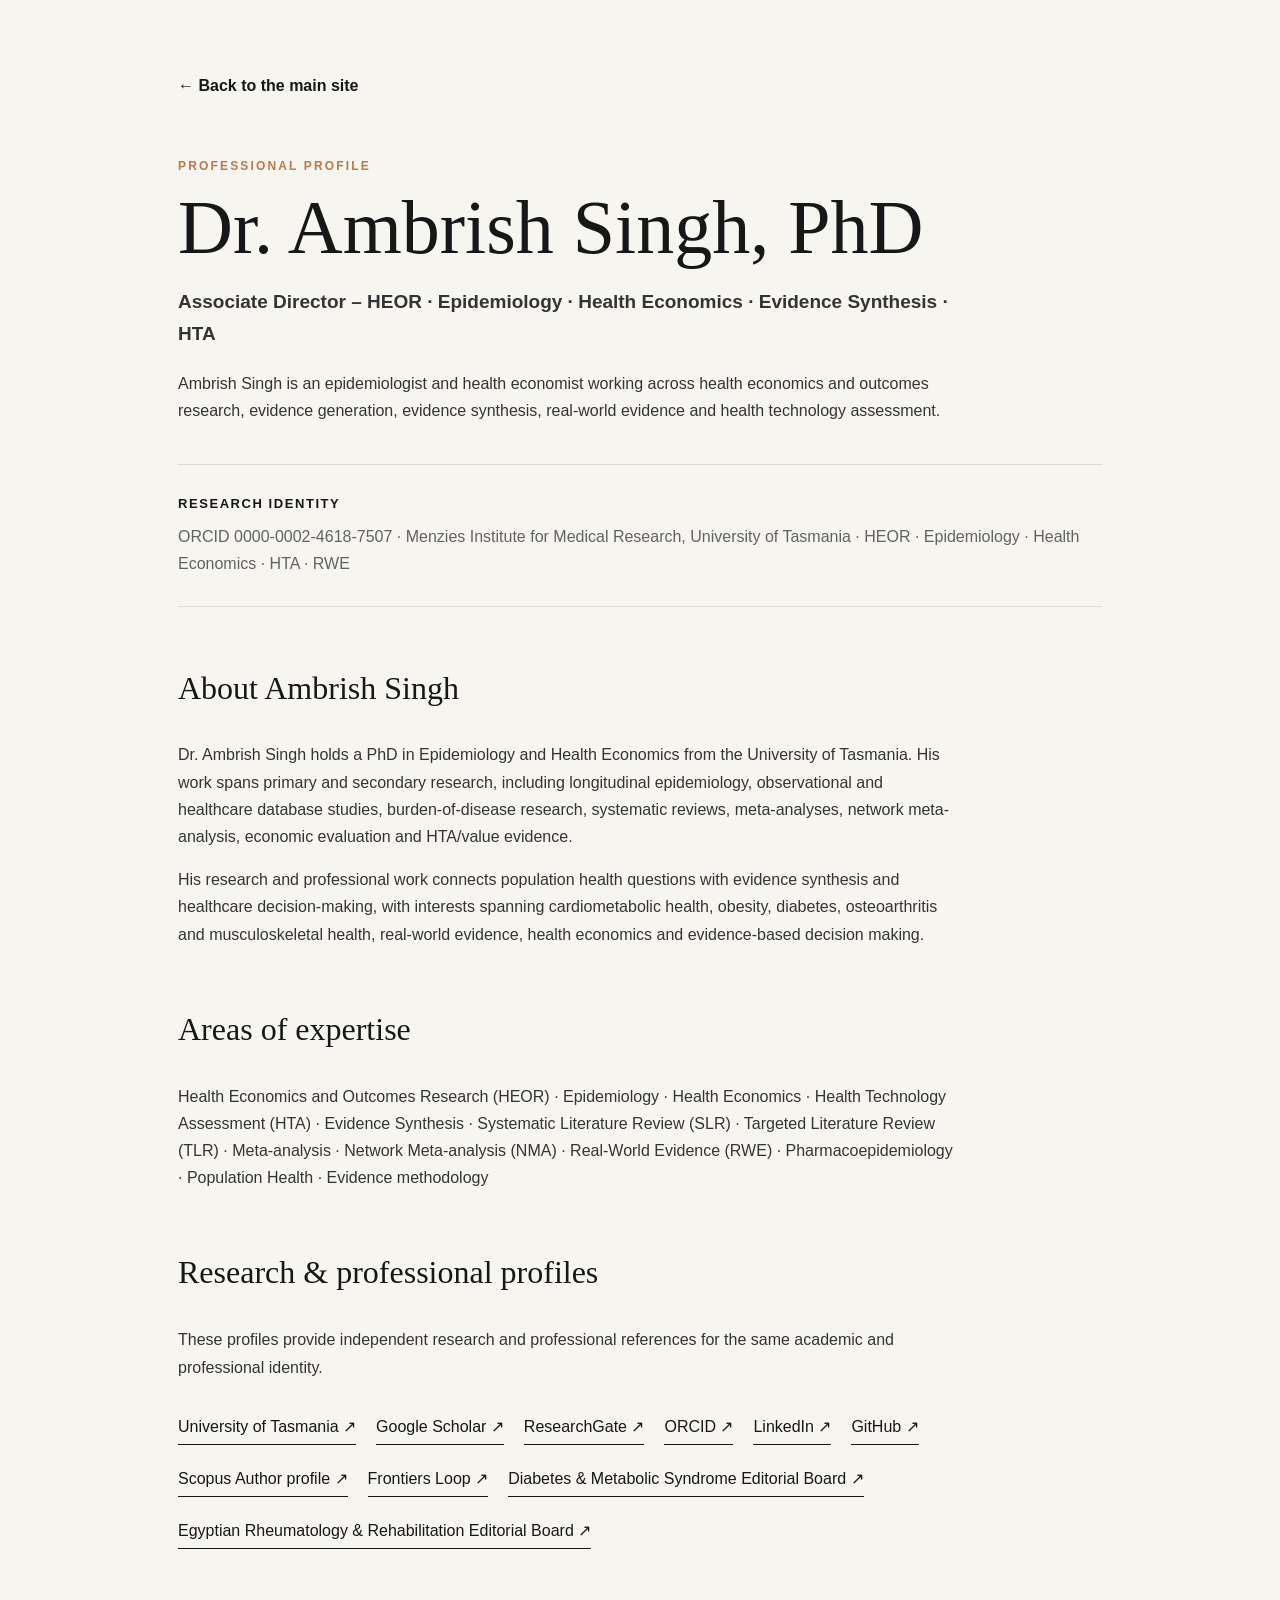
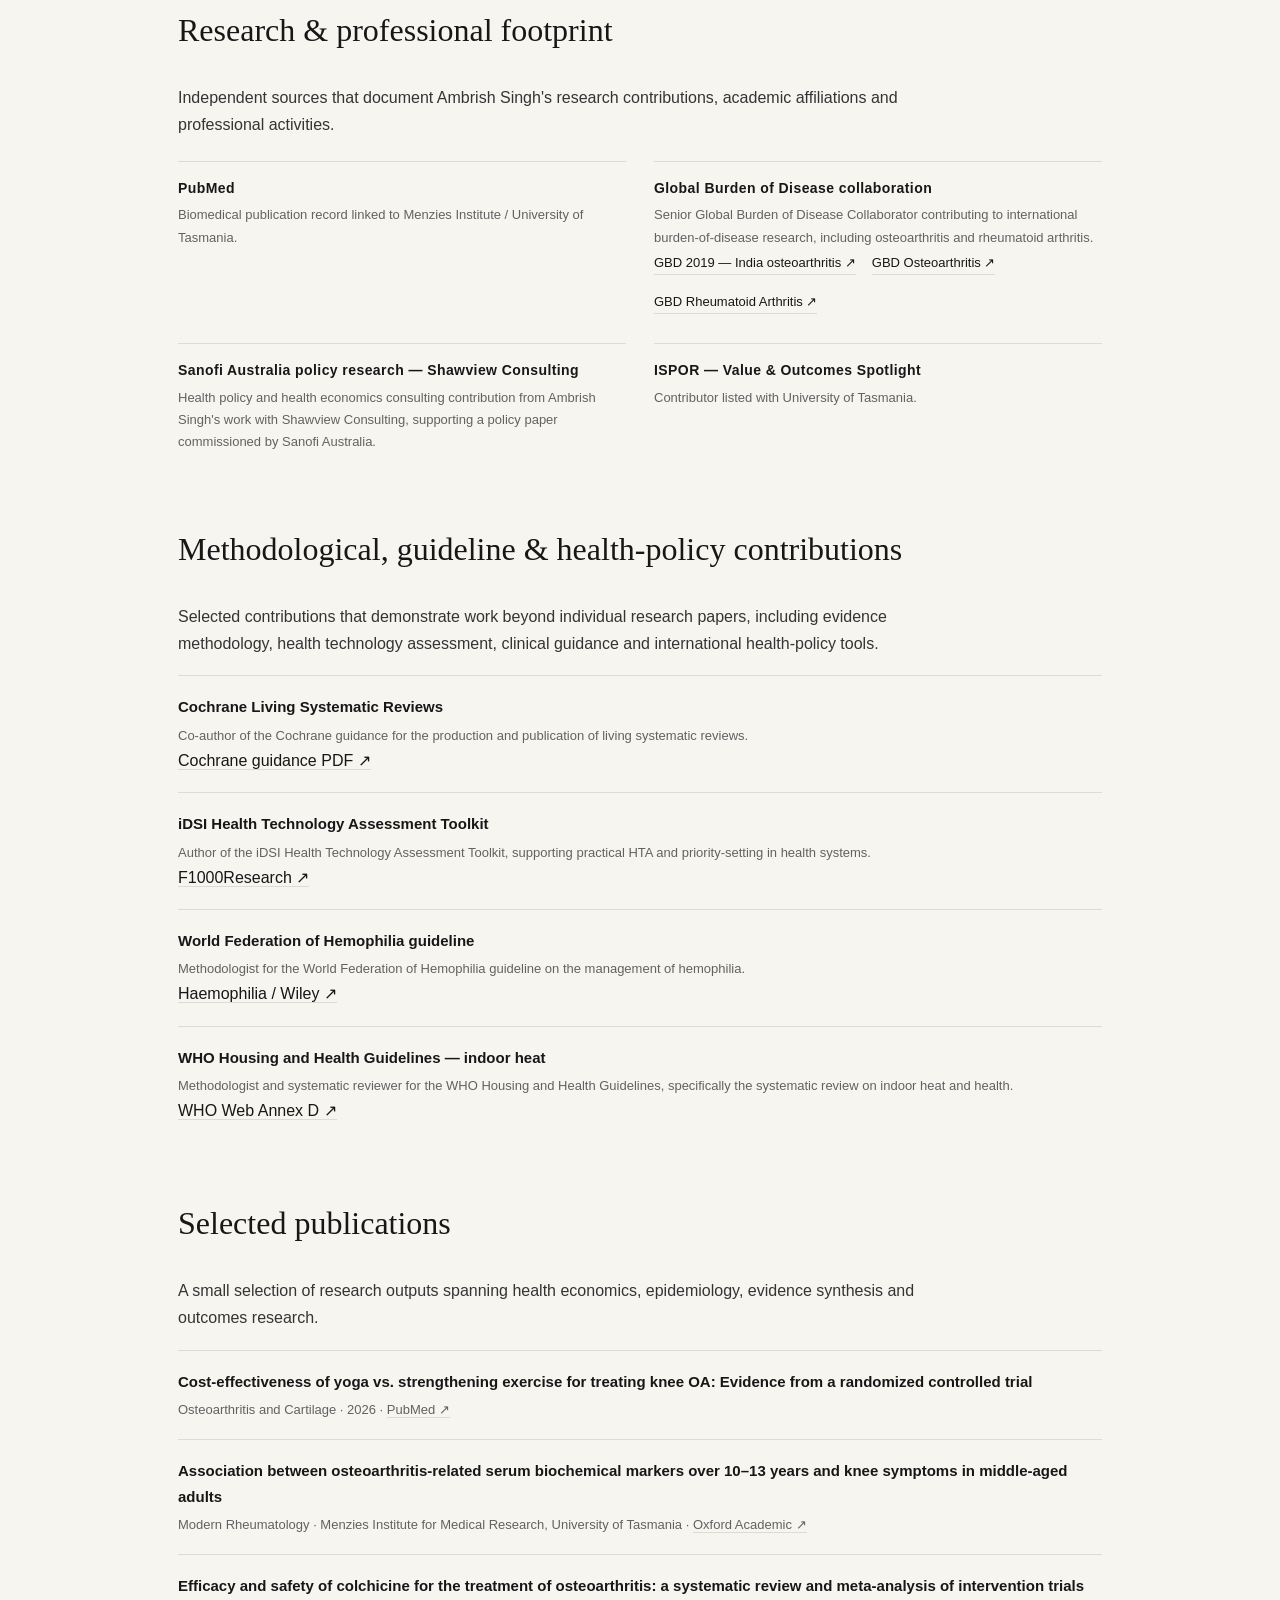
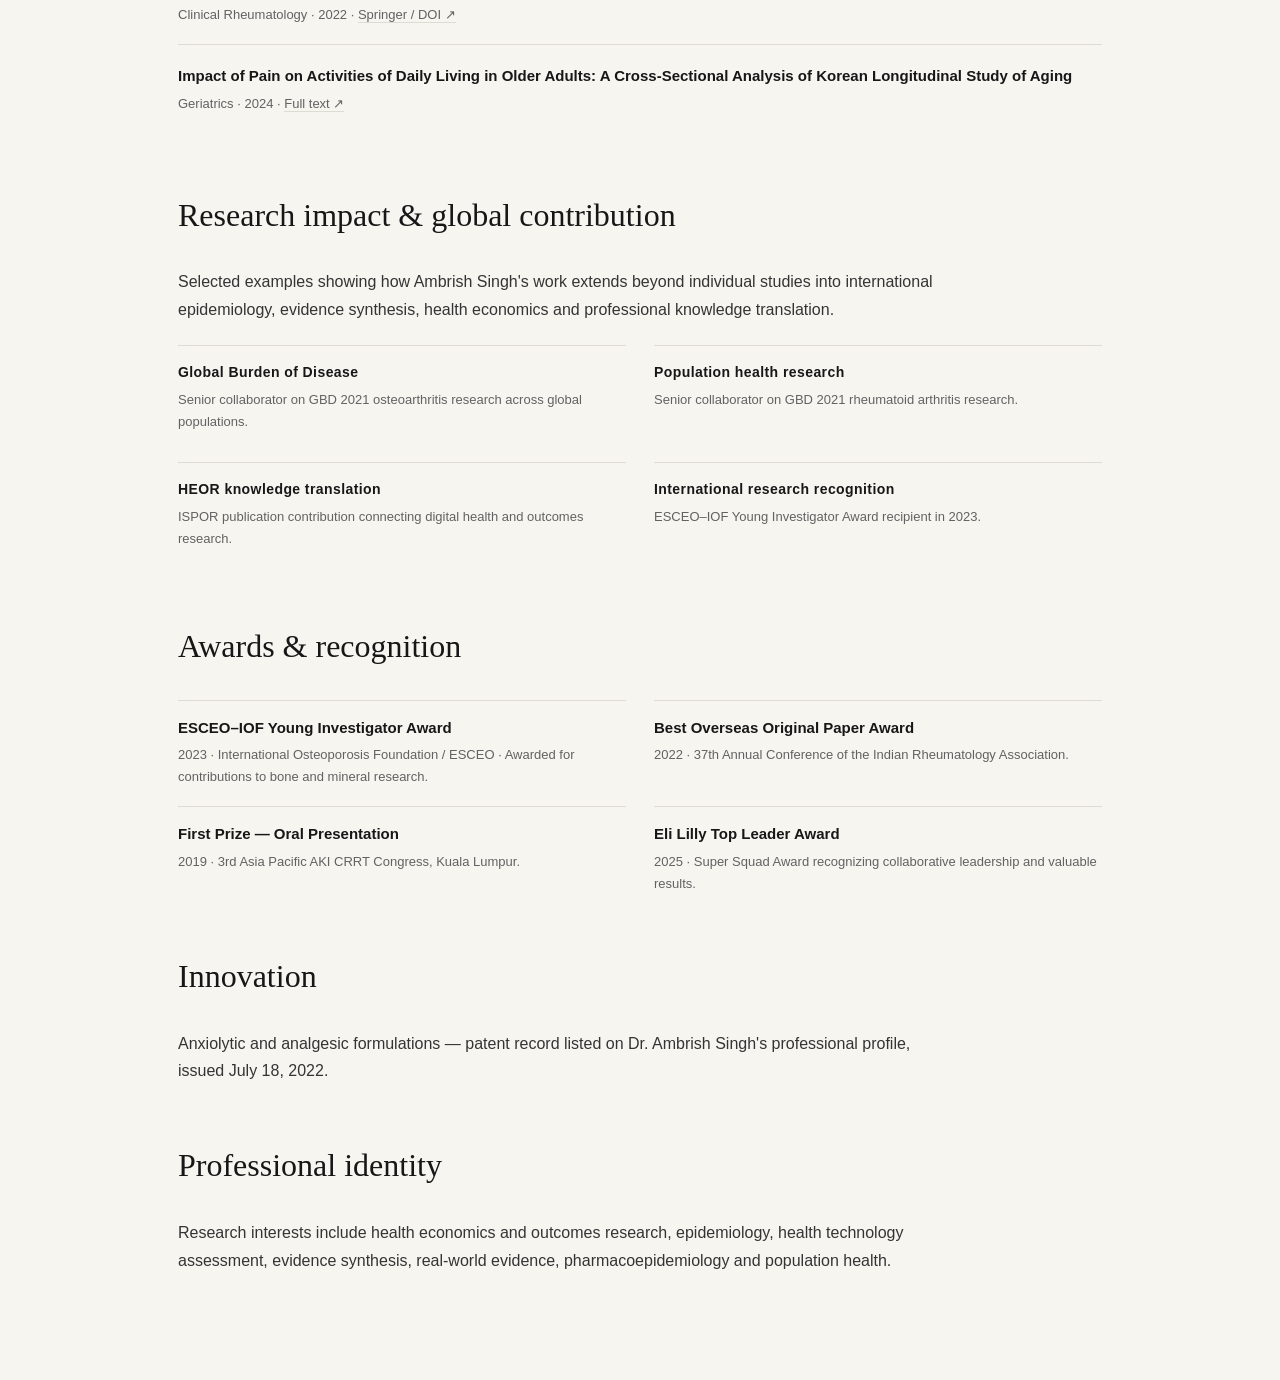
==== profile.html @ ab489b8d "Add Sanofi policy research to professional footprint" ====
<!DOCTYPE html>
<html lang="en">
<head>
<meta charset="utf-8">
<meta name="viewport" content="width=device-width, initial-scale=1.0">
<title>Dr. Ambrish Singh, PhD | HEOR · Epidemiology · Health Economics · HTA</title>
<meta name="description" content="Dr. Ambrish Singh, PhD — epidemiologist, health economist and HEOR scientist specializing in evidence synthesis, real-world evidence, health technology assessment, methodological research and value evidence.">
<meta name="author" content="Ambrish Singh">
<link rel="canonical" href="https://drambrishphd.github.io/profile.html">
<meta property="og:type" content="profile">
<meta property="og:title" content="Dr. Ambrish Singh, PhD | HEOR · Epidemiology · Health Economics · HTA">
<meta property="og:description" content="Professional profile of Dr. Ambrish Singh, PhD — epidemiology, health economics, HEOR, evidence synthesis, RWE, HTA and methodological contributions.">
<meta property="og:url" content="https://drambrishphd.github.io/profile.html">
<meta property="og:image" content="https://avatars.githubusercontent.com/u/172473538?v=4">
<script type="application/ld+json">
{
  "@context":"https://schema.org",
  "@type":"ProfilePage",
  "@id":"https://drambrishphd.github.io/profile.html#profile",
  "url":"https://drambrishphd.github.io/profile.html",
  "dateModified":"2026-08-14",
  "mainEntity":{
    "@type":"Person",
    "@id":"https://drambrishphd.github.io/profile.html#person",
    "name":"Ambrish Singh",
    "alternateName":["Dr. Ambrish Singh","Dr Ambrish Singh","Ambrish Singh, PhD","Ambrish Singh HEOR"],
    "honorificPrefix":"Dr.",
    "honorificSuffix":"PhD",
    "url":"https://drambrishphd.github.io/",
    "image":"https://avatars.githubusercontent.com/u/172473538?v=4",
    "jobTitle":"Associate Director – HEOR (Evidence Synthesis & Evidence Generation)",
    "description":"Epidemiologist and health economist working across health economics and outcomes research, evidence synthesis, real-world evidence, health technology assessment and methodological research.",
    "identifier":[{"@type":"PropertyValue","propertyID":"ORCID","value":"0000-0002-4618-7507","url":"https://orcid.org/0000-0002-4618-7507"},{"@type":"PropertyValue","propertyID":"Scopus Author ID","value":"57214875932","url":"https://www.scopus.com/pages/authors/57214875932"}],
    "sameAs":["https://orcid.org/0000-0002-4618-7507","https://discover.utas.edu.au/Ambrish.Singh","https://scholar.google.com/citations?user=s-DOTWcAAAAJ&hl=en","https://www.researchgate.net/profile/Ambrish-Singh-3?ev=hdr_xprf","https://www.scopus.com/pages/authors/57214875932","https://www.linkedin.com/in/heandor/","https://github.com/DrAmbrishPhD","https://loop.frontiersin.org/people/1368064/overview"],
    "knowsAbout":["Health economics and outcomes research","Epidemiology","Health economics","Health technology assessment","Evidence synthesis","Systematic reviews","Meta-analysis","Network meta-analysis","Real-world evidence","Pharmacoepidemiology","Population health","Methodological research","Guideline methodology"]
  }
}
</script>
<style>
:root{--ink:#171717;--muted:#626262;--line:#dedbd4;--paper:#f7f5f0;--accent:#b9784d}*{box-sizing:border-box}body{margin:0;background:var(--paper);color:var(--ink);font-family:Arial,sans-serif;line-height:1.7}main{max-width:980px;margin:0 auto;padding:72px 28px 90px}a{color:inherit}.eyebrow{font-size:12px;letter-spacing:.18em;font-weight:700;color:var(--accent)}h1{font-family:Georgia,serif;font-size:clamp(42px,7vw,76px);line-height:1.02;font-weight:500;margin:10px 0 20px}h2{font-family:Georgia,serif;font-size:32px;font-weight:500;margin-top:54px}h3{font-family:Georgia,serif;font-size:22px;font-weight:500;margin:28px 0 10px}p{max-width:780px;color:#343434}.role{font-size:19px;font-weight:600}.links{display:flex;gap:20px;flex-wrap:wrap;margin-top:32px}.links a{padding-bottom:4px;border-bottom:1px solid var(--ink);text-decoration:none}.back{display:inline-block;margin-bottom:45px;text-decoration:none;font-weight:600}.identity{border-top:1px solid var(--line);border-bottom:1px solid var(--line);padding:28px 0;margin-top:40px}.identity strong{display:block;font-size:13px;letter-spacing:.12em;text-transform:uppercase;margin-bottom:8px}.identity span{color:var(--muted)}.profile-note{font-size:14px;color:var(--muted);margin-top:18px}.impact-list{display:grid;grid-template-columns:1fr 1fr;gap:14px 28px;margin-top:22px}.impact-list a{display:block;text-decoration:none;padding:15px 0;border-top:1px solid var(--line)}.impact-list a strong{display:block;font-size:14px;letter-spacing:.03em}.impact-list a span{display:block;color:var(--muted);font-size:13px;margin-top:4px}.impact-item{padding:15px 0;border-top:1px solid var(--line)}.impact-item strong{display:block;font-size:14px;letter-spacing:.03em}.impact-item>span{display:block;color:var(--muted);font-size:13px;margin-top:4px}.impact-item .impact-links{display:flex;gap:16px;flex-wrap:wrap;margin-top:3px}.impact-item .impact-links a{display:inline;padding:0;border-top:0;text-decoration:none;border-bottom:1px solid var(--line);font-size:13px}.pub-list{display:grid;gap:0;margin-top:18px}.pub-item{padding:18px 0;border-top:1px solid var(--line)}.pub-item strong{display:block;font-size:15px}.pub-item span{display:block;color:var(--muted);font-size:13px;margin-top:5px}.pub-item a{text-decoration:none;border-bottom:1px solid var(--line)}.award-list{display:grid;grid-template-columns:1fr 1fr;gap:18px 28px;margin-top:18px}.award{border-top:1px solid var(--line);padding-top:14px}.award strong{display:block;font-size:15px}.award span{display:block;color:var(--muted);font-size:13px;margin-top:4px}.contrib-list{display:grid;gap:0;margin-top:18px}.contrib{border-top:1px solid var(--line);padding:18px 0}.contrib strong{display:block;font-size:15px}.contrib span{display:block;color:var(--muted);font-size:13px;margin-top:5px}.contrib a{text-decoration:none;border-bottom:1px solid var(--line)}@media(max-width:700px){.impact-list,.award-list{grid-template-columns:1fr}.impact-item .impact-links{gap:12px}}
</style>
</head>
<body>
<main>
<a class="back" href="/">← Back to the main site</a>
<p class="eyebrow">PROFESSIONAL PROFILE</p>
<h1>Dr. Ambrish Singh, PhD</h1>
<p class="role">Associate Director – HEOR · Epidemiology · Health Economics · Evidence Synthesis · HTA</p>
<p>Ambrish Singh is an epidemiologist and health economist working across health economics and outcomes research, evidence generation, evidence synthesis, real-world evidence and health technology assessment.</p>
<div class="identity"><strong>Research identity</strong><span>ORCID 0000-0002-4618-7507 · Menzies Institute for Medical Research, University of Tasmania · HEOR · Epidemiology · Health Economics · HTA · RWE</span></div>
<h2>About Ambrish Singh</h2>
<p>Dr. Ambrish Singh holds a PhD in Epidemiology and Health Economics from the University of Tasmania. His work spans primary and secondary research, including longitudinal epidemiology, observational and healthcare database studies, burden-of-disease research, systematic reviews, meta-analyses, network meta-analysis, economic evaluation and HTA/value evidence.</p>
<p>His research and professional work connects population health questions with evidence synthesis and healthcare decision-making, with interests spanning cardiometabolic health, obesity, diabetes, osteoarthritis and musculoskeletal health, real-world evidence, health economics and evidence-based decision making.</p>
<h2>Areas of expertise</h2>
<p>Health Economics and Outcomes Research (HEOR) · Epidemiology · Health Economics · Health Technology Assessment (HTA) · Evidence Synthesis · Systematic Literature Review (SLR) · Targeted Literature Review (TLR) · Meta-analysis · Network Meta-analysis (NMA) · Real-World Evidence (RWE) · Pharmacoepidemiology · Population Health · Evidence methodology</p>
<h2>Research &amp; professional profiles</h2>
<p>These profiles provide independent research and professional references for the same academic and professional identity.</p>
<div class="links">
<a href="https://discover.utas.edu.au/Ambrish.Singh" target="_blank" rel="me noopener">University of Tasmania ↗</a>
<a href="https://scholar.google.com/citations?user=s-DOTWcAAAAJ&amp;hl=en" target="_blank" rel="me noopener">Google Scholar ↗</a>
<a href="https://www.researchgate.net/profile/Ambrish-Singh-3?ev=hdr_xprf" target="_blank" rel="me noopener">ResearchGate ↗</a>
<a href="https://orcid.org/0000-0002-4618-7507" target="_blank" rel="me noopener">ORCID ↗</a>
<a href="https://www.linkedin.com/in/heandor/" target="_blank" rel="me noopener">LinkedIn ↗</a>
<a href="https://github.com/DrAmbrishPhD" target="_blank" rel="me noopener">GitHub ↗</a>
<a href="https://www.scopus.com/pages/authors/57214875932" target="_blank" rel="noopener">Scopus Author profile ↗</a>
<a href="https://loop.frontiersin.org/people/1368064/overview" target="_blank" rel="noopener">Frontiers Loop ↗</a>
<a href="https://www.sciencedirect.com/journal/diabetes-and-metabolic-syndrome-clinical-research-and-reviews/about/editorial-board" target="_blank" rel="noopener">Diabetes &amp; Metabolic Syndrome Editorial Board ↗</a>
<a href="https://link.springer.com/journal/43166/editorial-board" target="_blank" rel="noopener">Egyptian Rheumatology &amp; Rehabilitation Editorial Board ↗</a>
</div>
<h2>Research &amp; professional footprint</h2>
<p>Independent sources that document Ambrish Singh's research contributions, academic affiliations and professional activities.</p>
<div class="impact-list">
<a href="https://pubmed.ncbi.nlm.nih.gov/?term=%22Ambrish+Singh%22+%22Menzies+Institute%22" target="_blank" rel="noopener"><strong>PubMed</strong><span>Biomedical publication record linked to Menzies Institute / University of Tasmania.</span></a>
<div class="impact-item"><strong>Global Burden of Disease collaboration</strong><span>Senior Global Burden of Disease Collaborator contributing to international burden-of-disease research, including osteoarthritis and rheumatoid arthritis.</span><div class="impact-links"><a href="https://doi.org/10.1016/j.joca.2022.05.004" target="_blank" rel="noopener">GBD 2019 — India osteoarthritis ↗</a><a href="https://pmc.ncbi.nlm.nih.gov/articles/PMC10477960/" target="_blank" rel="noopener">GBD Osteoarthritis ↗</a><a href="https://pubmed.ncbi.nlm.nih.gov/37795020/" target="_blank" rel="noopener">GBD Rheumatoid Arthritis ↗</a></div></div>
<a href="https://www.shawview.com/_files/ugd/8a9719_c61751a436ac49638ceed8b75cbf62af.pdf" target="_blank" rel="noopener"><strong>Sanofi Australia policy research — Shawview Consulting</strong><span>Health policy and health economics consulting contribution from Ambrish Singh's work with Shawview Consulting, supporting a policy paper commissioned by Sanofi Australia.</span></a>
<a href="https://www.ispor.org/publications/journals/value-outcomes-spotlight/vos-archives/issue/view/wearables-making-a-mark-in-digital-health/by-the-numbers-digital-health-wearables" target="_blank" rel="noopener"><strong>ISPOR — Value &amp; Outcomes Spotlight</strong><span>Contributor listed with University of Tasmania.</span></a>
</div>
<h2>Methodological, guideline &amp; health-policy contributions</h2>
<p>Selected contributions that demonstrate work beyond individual research papers, including evidence methodology, health technology assessment, clinical guidance and international health-policy tools.</p>
<div class="contrib-list">
<div class="contrib"><strong>Cochrane Living Systematic Reviews</strong><span>Co-author of the Cochrane guidance for the production and publication of living systematic reviews.</span> <a href="https://resources.cochrane.org/sites/resources.cochrane.org/files/uploads/inline-files/Transform/201912_LSR_Revised_Guidance.pdf" target="_blank" rel="noopener">Cochrane guidance PDF ↗</a></div>
<div class="contrib"><strong>iDSI Health Technology Assessment Toolkit</strong><span>Author of the iDSI Health Technology Assessment Toolkit, supporting practical HTA and priority-setting in health systems.</span> <a href="https://f1000research.com/documents/7-1545" target="_blank" rel="noopener">F1000Research ↗</a></div>
<div class="contrib"><strong>World Federation of Hemophilia guideline</strong><span>Methodologist for the World Federation of Hemophilia guideline on the management of hemophilia.</span> <a href="https://onlinelibrary.wiley.com/doi/10.1111/hae.14046" target="_blank" rel="noopener">Haemophilia / Wiley ↗</a></div>
<div class="contrib"><strong>WHO Housing and Health Guidelines — indoor heat</strong><span>Methodologist and systematic reviewer for the WHO Housing and Health Guidelines, specifically the systematic review on indoor heat and health.</span> <a href="https://iris.who.int/server/api/core/bitstreams/be014865-921a-482c-89e4-9191c7476e13/content" target="_blank" rel="noopener">WHO Web Annex D ↗</a></div>
</div>
<h2>Selected publications</h2>
<p>A small selection of research outputs spanning health economics, epidemiology, evidence synthesis and outcomes research.</p>
<div class="pub-list">
<div class="pub-item"><strong>Cost-effectiveness of yoga vs. strengthening exercise for treating knee OA: Evidence from a randomized controlled trial</strong><span>Osteoarthritis and Cartilage · 2026 · <a href="https://pubmed.ncbi.nlm.nih.gov/41887454/" target="_blank" rel="noopener">PubMed ↗</a></span></div>
<div class="pub-item"><strong>Association between osteoarthritis-related serum biochemical markers over 10–13 years and knee symptoms in middle-aged adults</strong><span>Modern Rheumatology · Menzies Institute for Medical Research, University of Tasmania · <a href="https://academic.oup.com/mr/article/35/3/585/7928430" target="_blank" rel="noopener">Oxford Academic ↗</a></span></div>
<div class="pub-item"><strong>Efficacy and safety of colchicine for the treatment of osteoarthritis: a systematic review and meta-analysis of intervention trials</strong><span>Clinical Rheumatology · 2022 · <a href="https://doi.org/10.1007/s10067-022-06402-w" target="_blank" rel="noopener">Springer / DOI ↗</a></span></div>
<div class="pub-item"><strong>Impact of Pain on Activities of Daily Living in Older Adults: A Cross-Sectional Analysis of Korean Longitudinal Study of Aging</strong><span>Geriatrics · 2024 · <a href="https://pmc.ncbi.nlm.nih.gov/articles/PMC11130898/" target="_blank" rel="noopener">Full text ↗</a></span></div>
</div>
<h2>Research impact &amp; global contribution</h2>
<p>Selected examples showing how Ambrish Singh's work extends beyond individual studies into international epidemiology, evidence synthesis, health economics and professional knowledge translation.</p>
<div class="impact-list">
<a href="https://pmc.ncbi.nlm.nih.gov/articles/PMC10477960/" target="_blank" rel="noopener"><strong>Global Burden of Disease</strong><span>Senior collaborator on GBD 2021 osteoarthritis research across global populations.</span></a>
<a href="https://pubmed.ncbi.nlm.nih.gov/37795020/" target="_blank" rel="noopener"><strong>Population health research</strong><span>Senior collaborator on GBD 2021 rheumatoid arthritis research.</span></a>
<a href="https://www.ispor.org/publications/journals/value-outcomes-spotlight/vos-archives/issue/view/wearables-making-a-mark-in-digital-health/by-the-numbers-digital-health-wearables" target="_blank" rel="noopener"><strong>HEOR knowledge translation</strong><span>ISPOR publication contribution connecting digital health and outcomes research.</span></a>
<a href="https://www.osteoporosis.foundation/news/esceo-iof-young-investigator-awards-presented-barcelona-20230507-1510" target="_blank" rel="noopener"><strong>International research recognition</strong><span>ESCEO–IOF Young Investigator Award recipient in 2023.</span></a>
</div>
<h2>Awards &amp; recognition</h2>
<div class="award-list">
<div class="award"><strong>ESCEO–IOF Young Investigator Award</strong><span>2023 · International Osteoporosis Foundation / ESCEO · Awarded for contributions to bone and mineral research.</span></div>
<div class="award"><strong>Best Overseas Original Paper Award</strong><span>2022 · 37th Annual Conference of the Indian Rheumatology Association.</span></div>
<div class="award"><strong>First Prize — Oral Presentation</strong><span>2019 · 3rd Asia Pacific AKI CRRT Congress, Kuala Lumpur.</span></div>
<div class="award"><strong>Eli Lilly Top Leader Award</strong><span>2025 · Super Squad Award recognizing collaborative leadership and valuable results.</span></div>
</div>
<h2>Innovation</h2>
<p>Anxiolytic and analgesic formulations — patent record listed on Dr. Ambrish Singh's professional profile, issued July 18, 2022.</p>
<h2>Professional identity</h2>
<p>Research interests include health economics and outcomes research, epidemiology, health technology assessment, evidence synthesis, real-world evidence, pharmacoepidemiology and population health.</p>
</main>
</body>
</html>
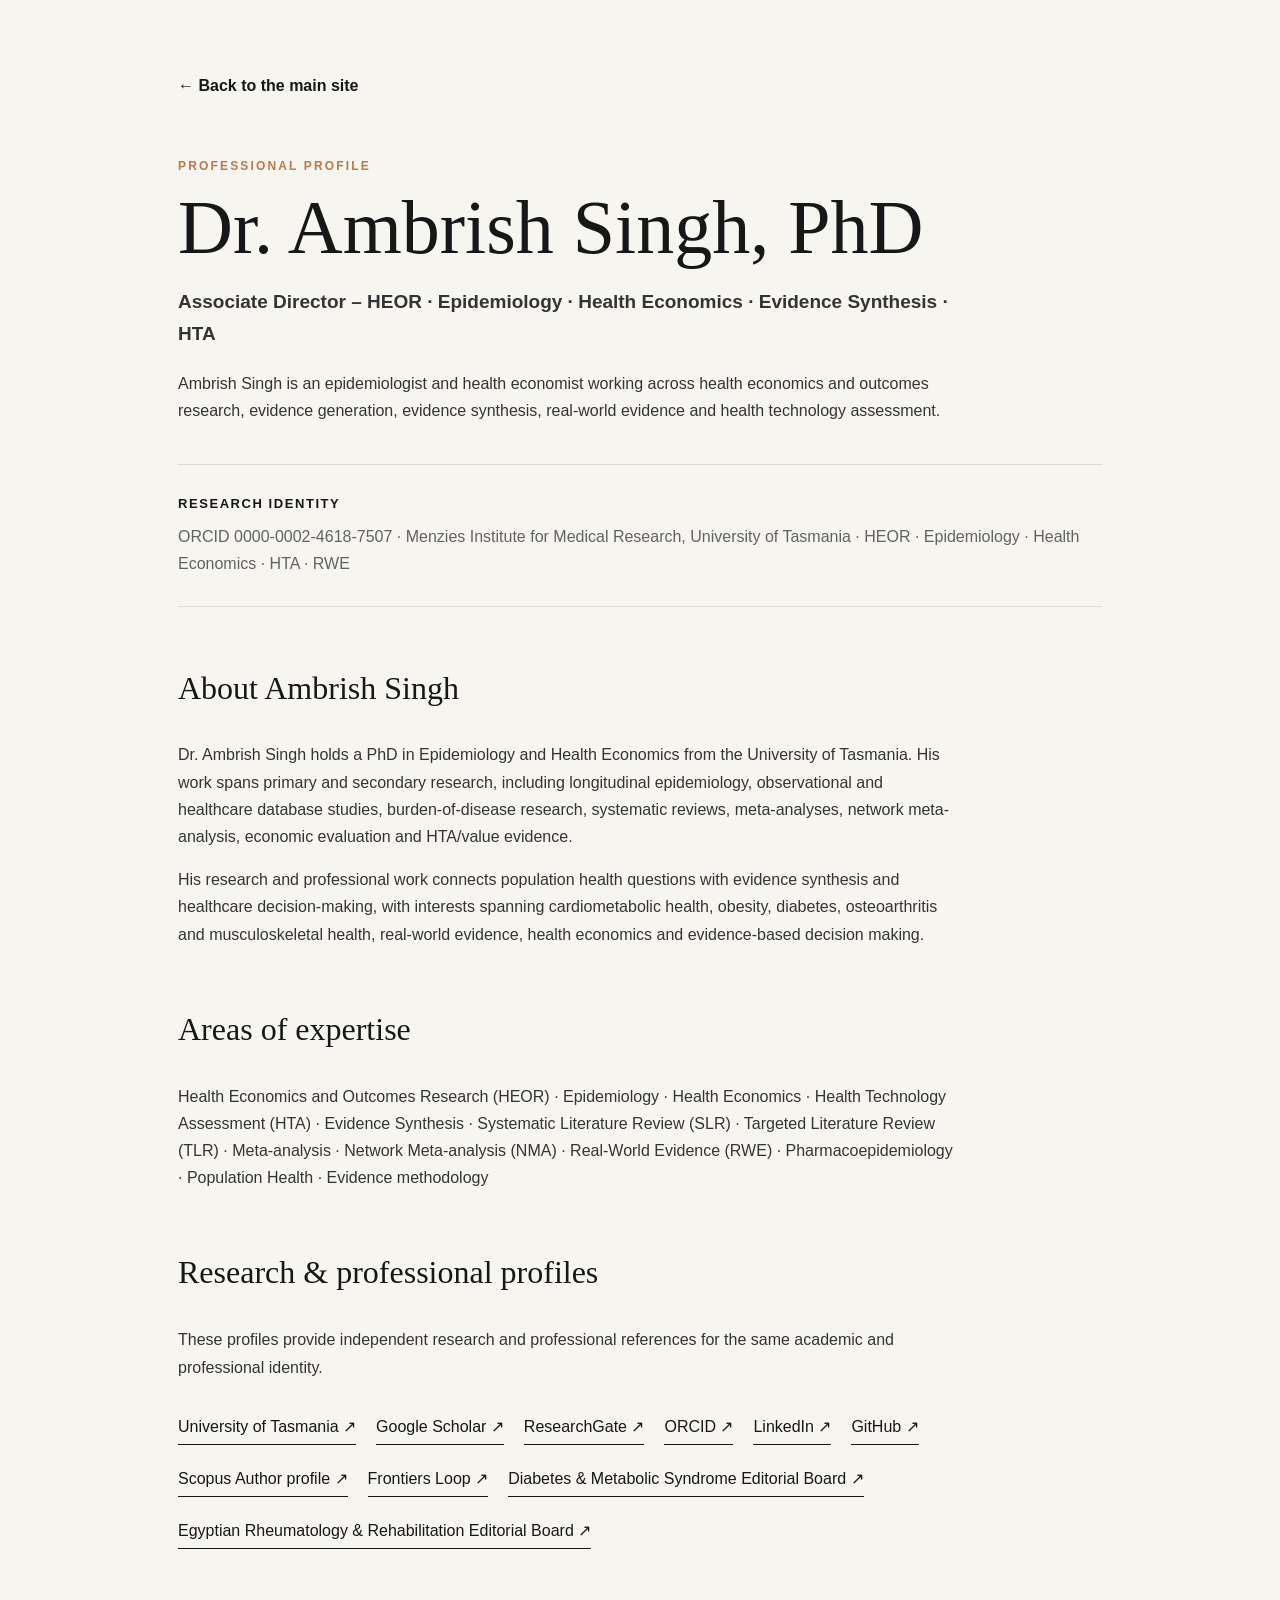
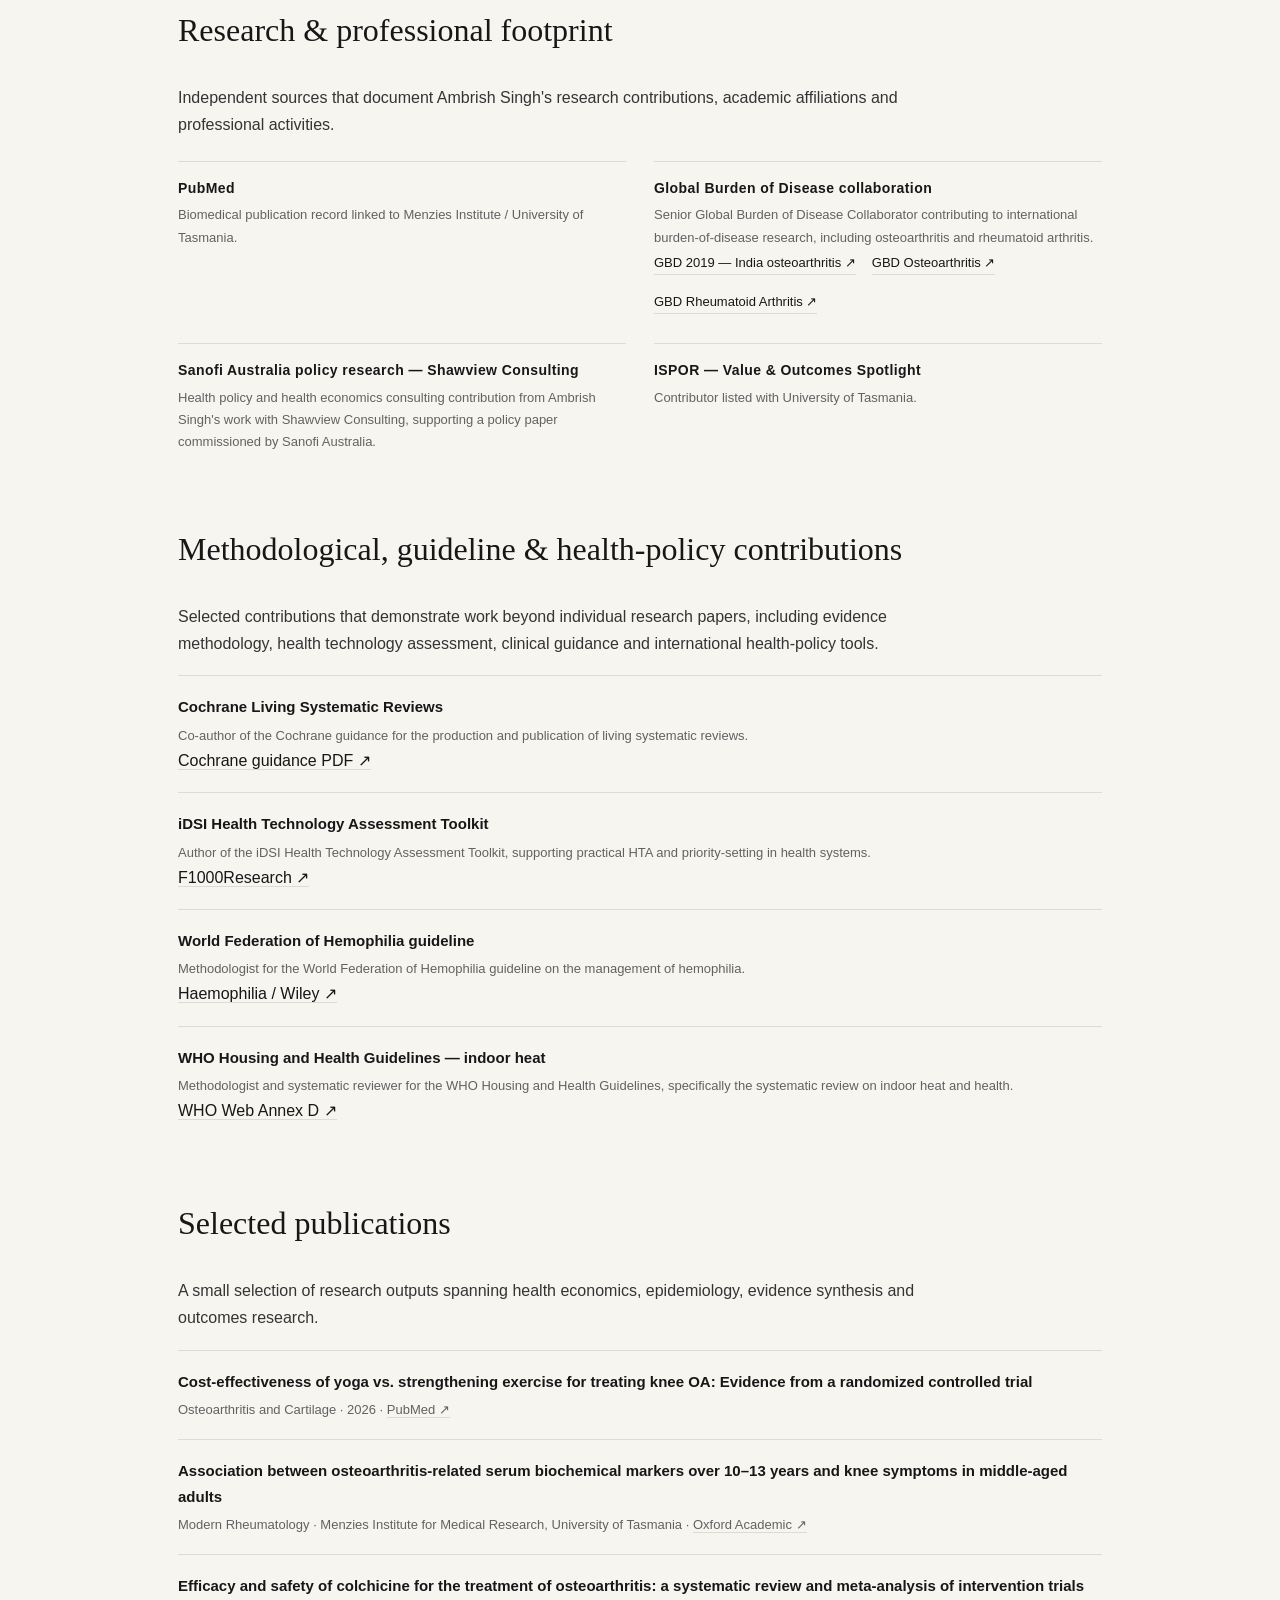
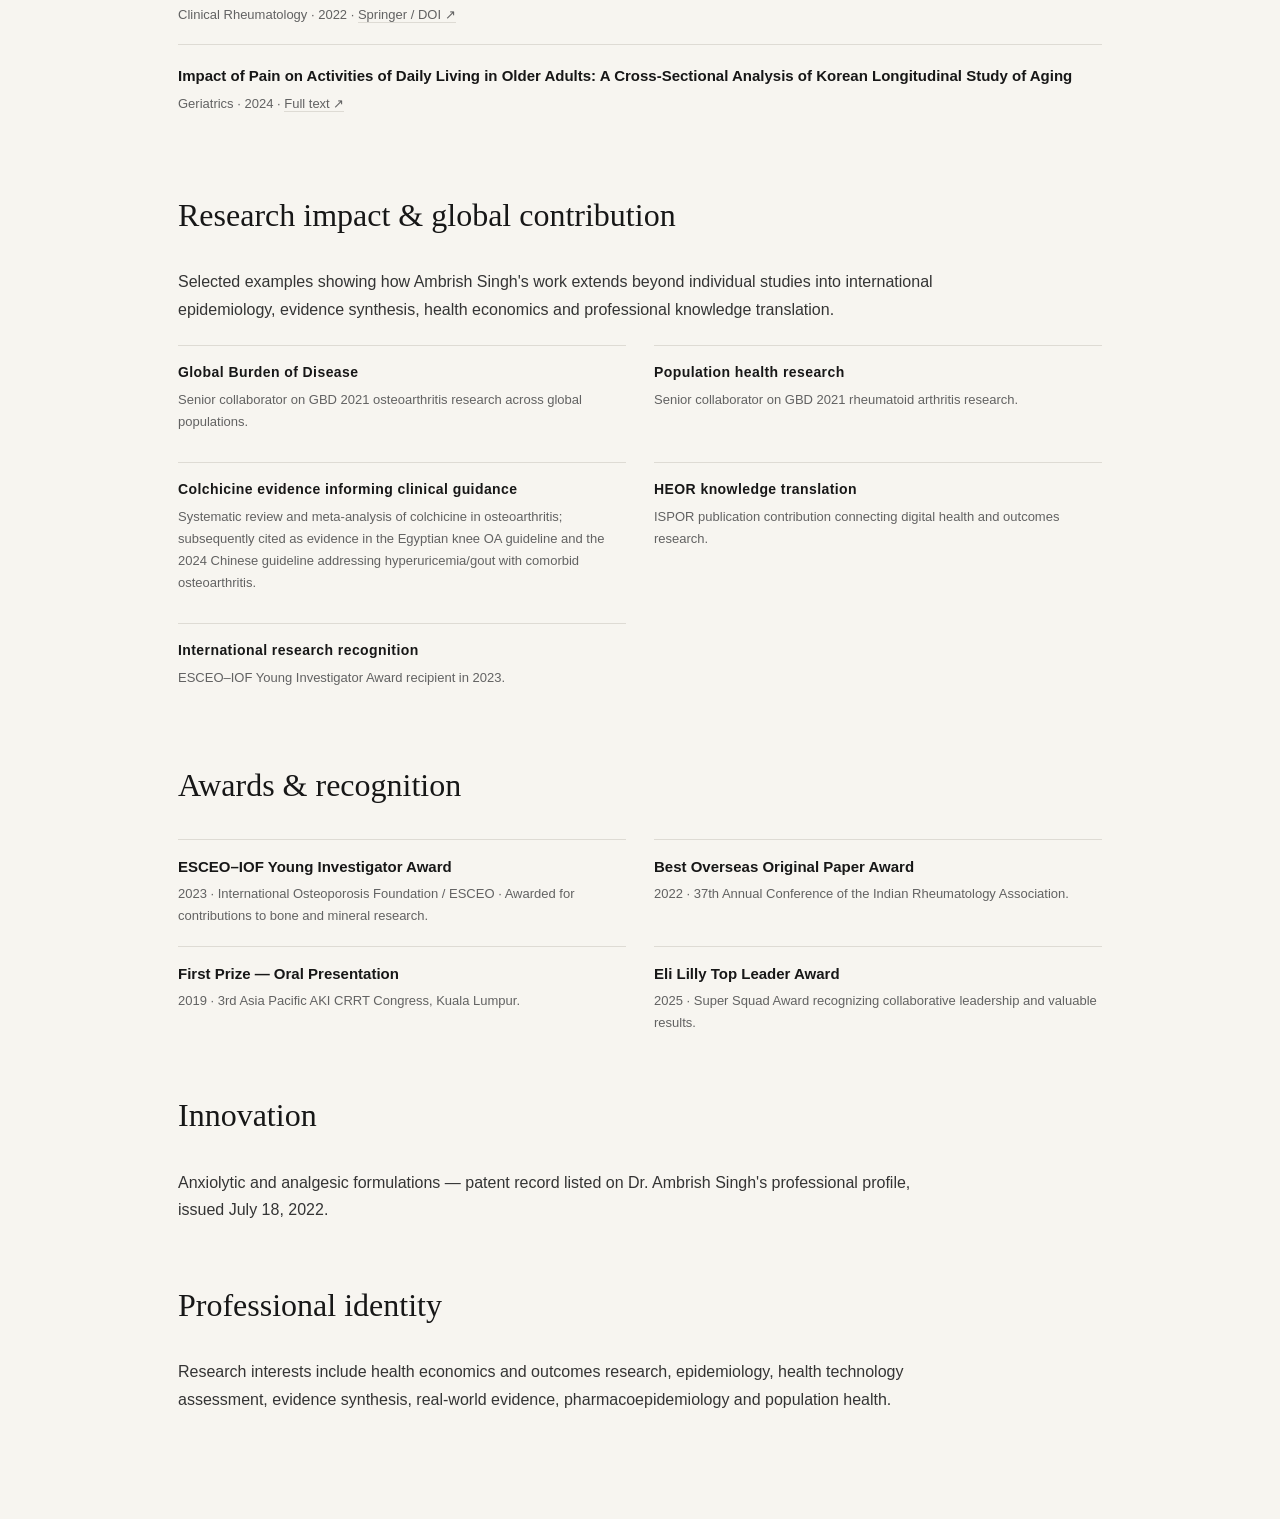
==== commit e77834c3: "Add colchicine guideline impact evidence" ====
--- a/profile.html
+++ b/profile.html
@@ -96,6 +96,7 @@
 <div class="impact-list">
 <a href="https://pmc.ncbi.nlm.nih.gov/articles/PMC10477960/" target="_blank" rel="noopener"><strong>Global Burden of Disease</strong><span>Senior collaborator on GBD 2021 osteoarthritis research across global populations.</span></a>
 <a href="https://pubmed.ncbi.nlm.nih.gov/37795020/" target="_blank" rel="noopener"><strong>Population health research</strong><span>Senior collaborator on GBD 2021 rheumatoid arthritis research.</span></a>
+<a href="https://doi.org/10.1007/s10067-022-06402-w" target="_blank" rel="noopener"><strong>Colchicine evidence informing clinical guidance</strong><span>Systematic review and meta-analysis of colchicine in osteoarthritis; subsequently cited as evidence in the Egyptian knee OA guideline and the 2024 Chinese guideline addressing hyperuricemia/gout with comorbid osteoarthritis.</span></a>
 <a href="https://www.ispor.org/publications/journals/value-outcomes-spotlight/vos-archives/issue/view/wearables-making-a-mark-in-digital-health/by-the-numbers-digital-health-wearables" target="_blank" rel="noopener"><strong>HEOR knowledge translation</strong><span>ISPOR publication contribution connecting digital health and outcomes research.</span></a>
 <a href="https://www.osteoporosis.foundation/news/esceo-iof-young-investigator-awards-presented-barcelona-20230507-1510" target="_blank" rel="noopener"><strong>International research recognition</strong><span>ESCEO–IOF Young Investigator Award recipient in 2023.</span></a>
 </div>
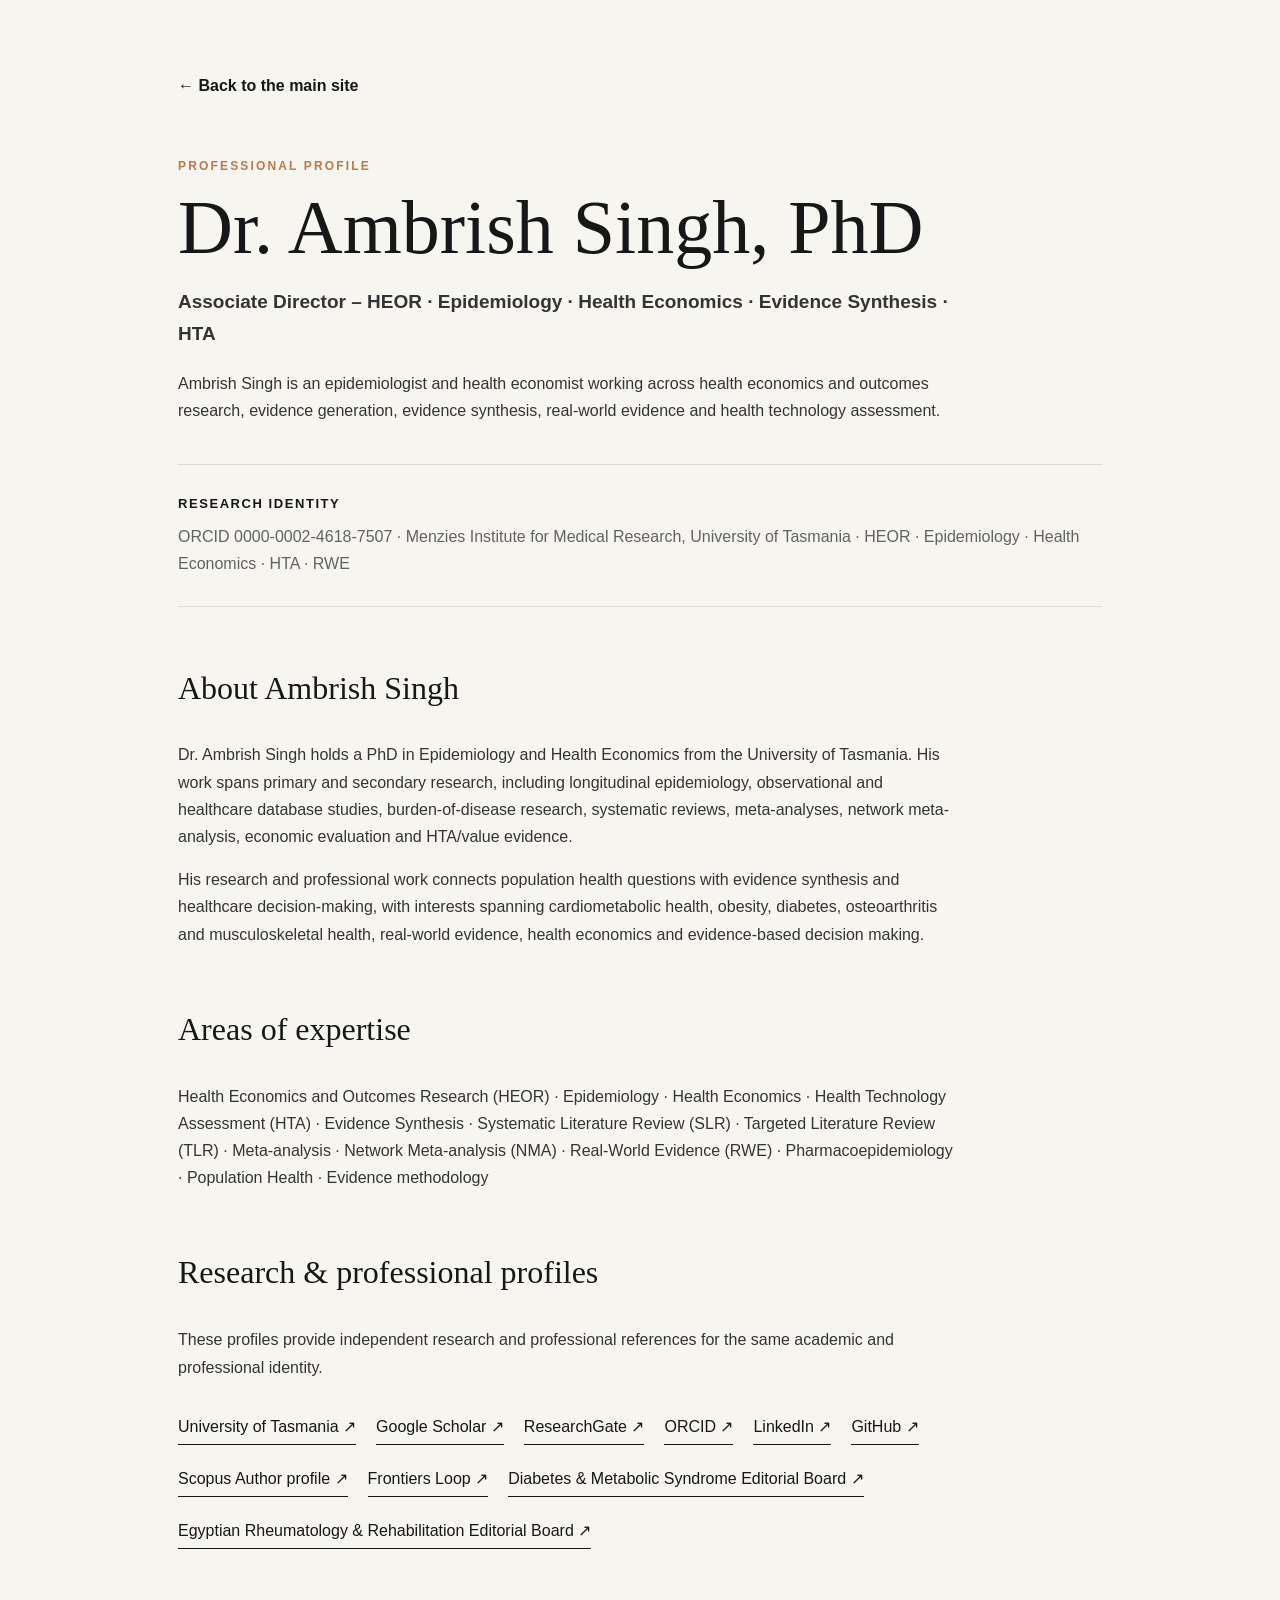
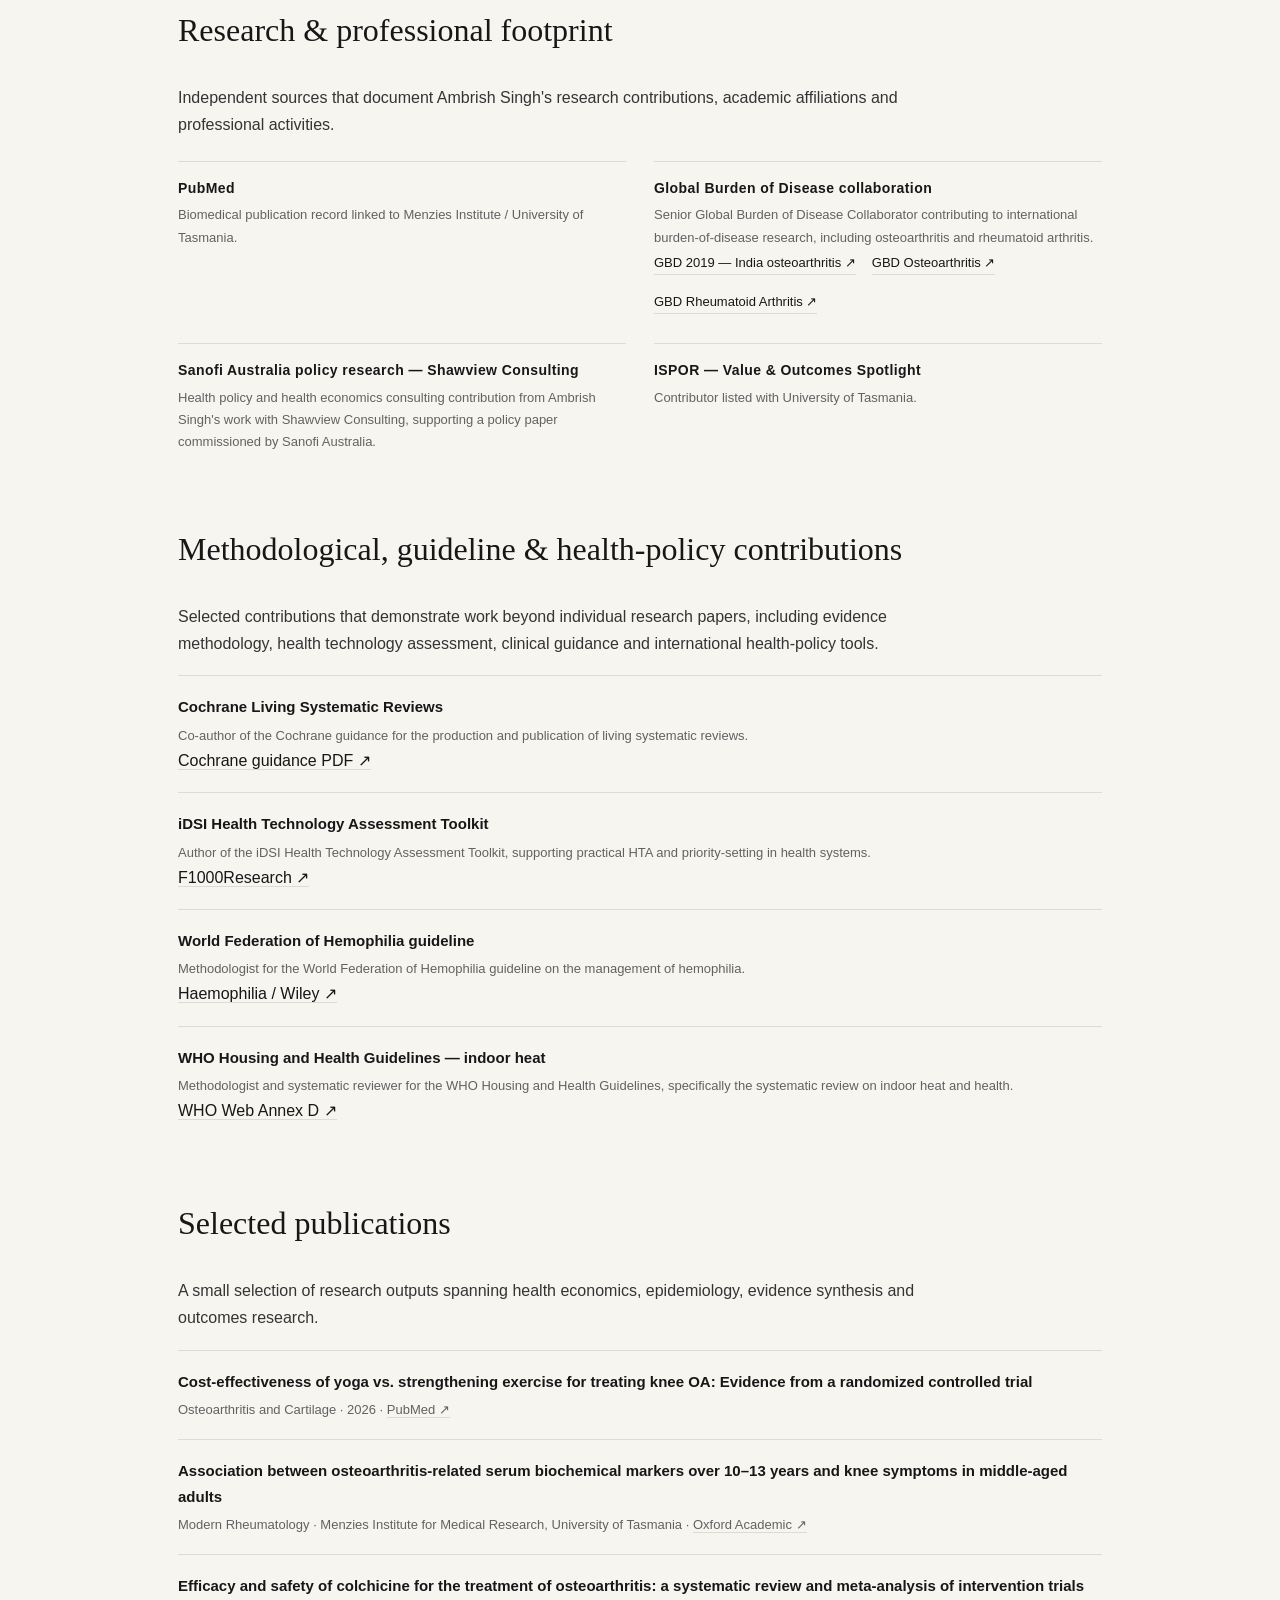
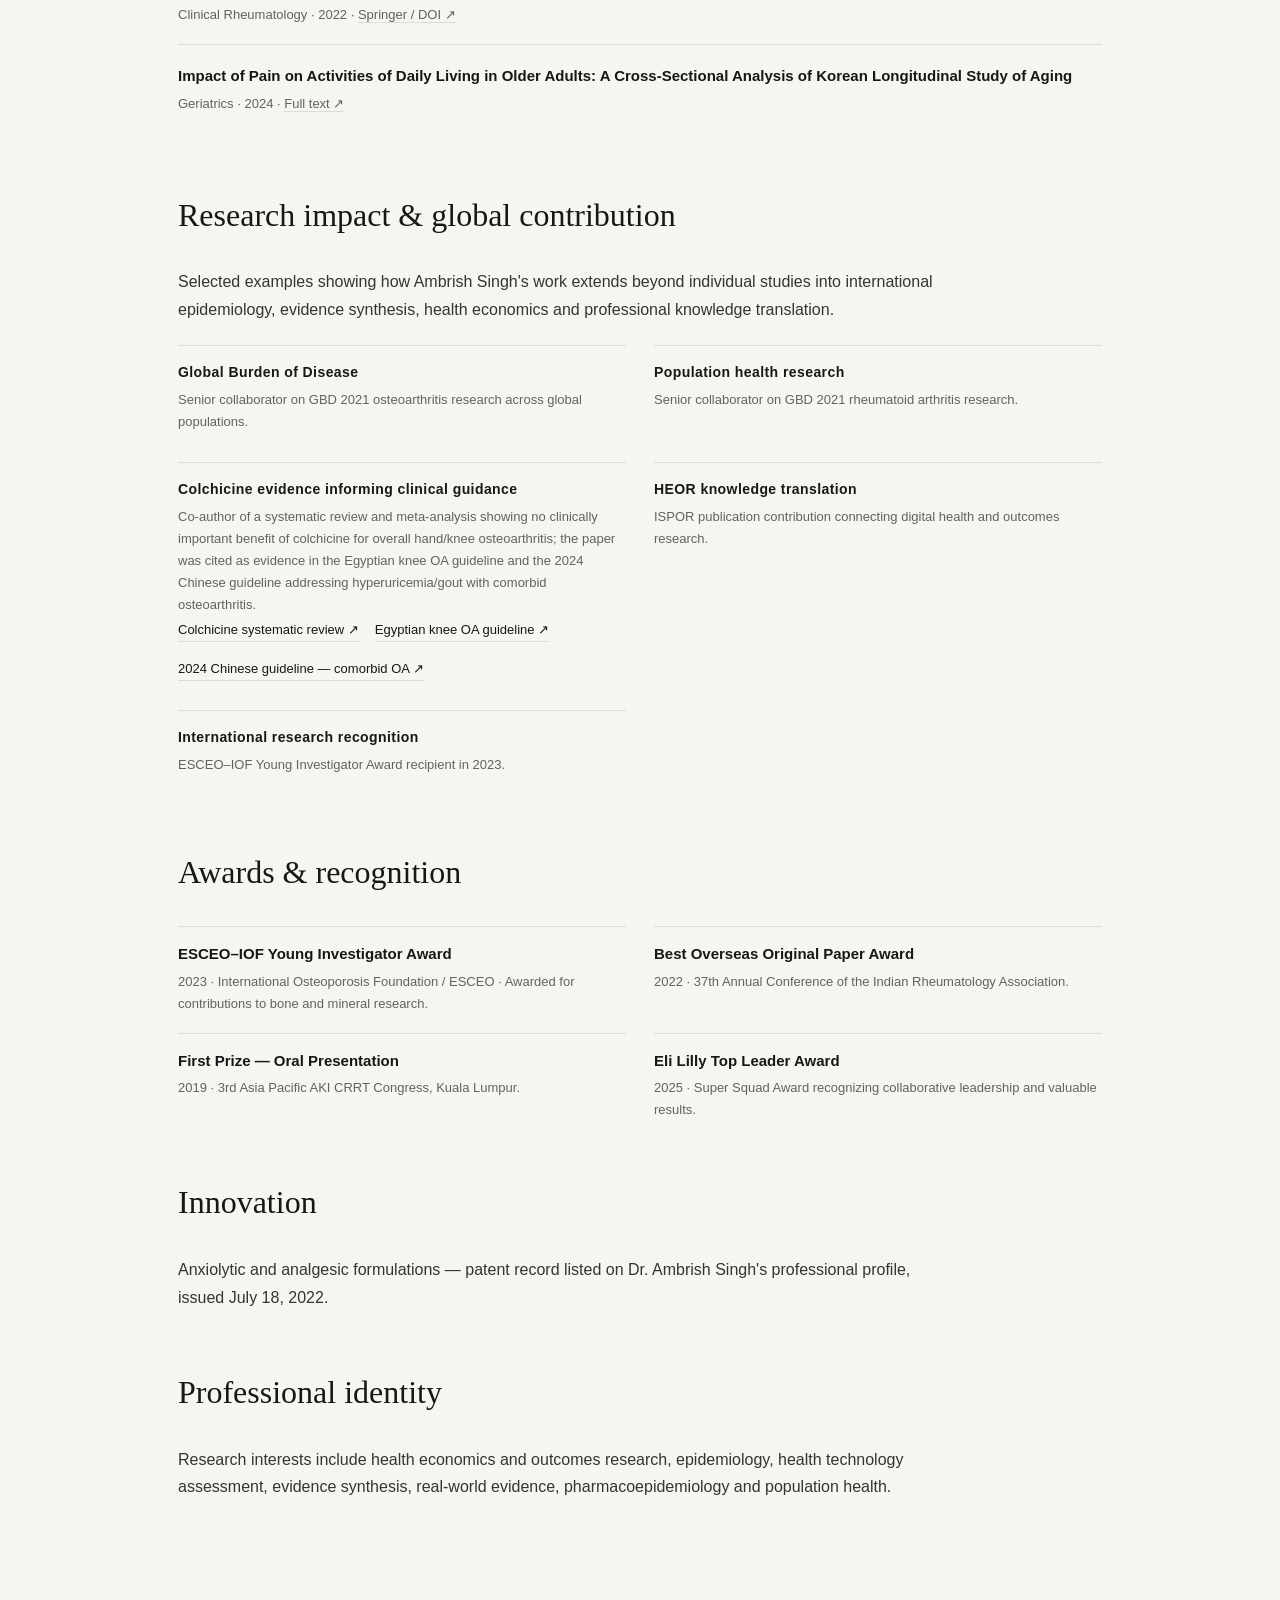
==== commit de351095: "Add guideline links to colchicine research impact" ====
--- a/profile.html
+++ b/profile.html
@@ -96,7 +96,7 @@
 <div class="impact-list">
 <a href="https://pmc.ncbi.nlm.nih.gov/articles/PMC10477960/" target="_blank" rel="noopener"><strong>Global Burden of Disease</strong><span>Senior collaborator on GBD 2021 osteoarthritis research across global populations.</span></a>
 <a href="https://pubmed.ncbi.nlm.nih.gov/37795020/" target="_blank" rel="noopener"><strong>Population health research</strong><span>Senior collaborator on GBD 2021 rheumatoid arthritis research.</span></a>
-<a href="https://doi.org/10.1007/s10067-022-06402-w" target="_blank" rel="noopener"><strong>Colchicine evidence informing clinical guidance</strong><span>Systematic review and meta-analysis of colchicine in osteoarthritis; subsequently cited as evidence in the Egyptian knee OA guideline and the 2024 Chinese guideline addressing hyperuricemia/gout with comorbid osteoarthritis.</span></a>
+<div class="impact-item"><strong>Colchicine evidence informing clinical guidance</strong><span>Co-author of a systematic review and meta-analysis showing no clinically important benefit of colchicine for overall hand/knee osteoarthritis; the paper was cited as evidence in the Egyptian knee OA guideline and the 2024 Chinese guideline addressing hyperuricemia/gout with comorbid osteoarthritis.</span><div class="impact-links"><a href="https://doi.org/10.1007/s10067-022-06402-w" target="_blank" rel="noopener">Colchicine systematic review ↗</a><a href="https://doi.org/10.1186/s43166-025-00325-5" target="_blank" rel="noopener">Egyptian knee OA guideline ↗</a><a href="https://pmc.ncbi.nlm.nih.gov/articles/PMC12375887/" target="_blank" rel="noopener">2024 Chinese guideline — comorbid OA ↗</a></div></div>
 <a href="https://www.ispor.org/publications/journals/value-outcomes-spotlight/vos-archives/issue/view/wearables-making-a-mark-in-digital-health/by-the-numbers-digital-health-wearables" target="_blank" rel="noopener"><strong>HEOR knowledge translation</strong><span>ISPOR publication contribution connecting digital health and outcomes research.</span></a>
 <a href="https://www.osteoporosis.foundation/news/esceo-iof-young-investigator-awards-presented-barcelona-20230507-1510" target="_blank" rel="noopener"><strong>International research recognition</strong><span>ESCEO–IOF Young Investigator Award recipient in 2023.</span></a>
 </div>
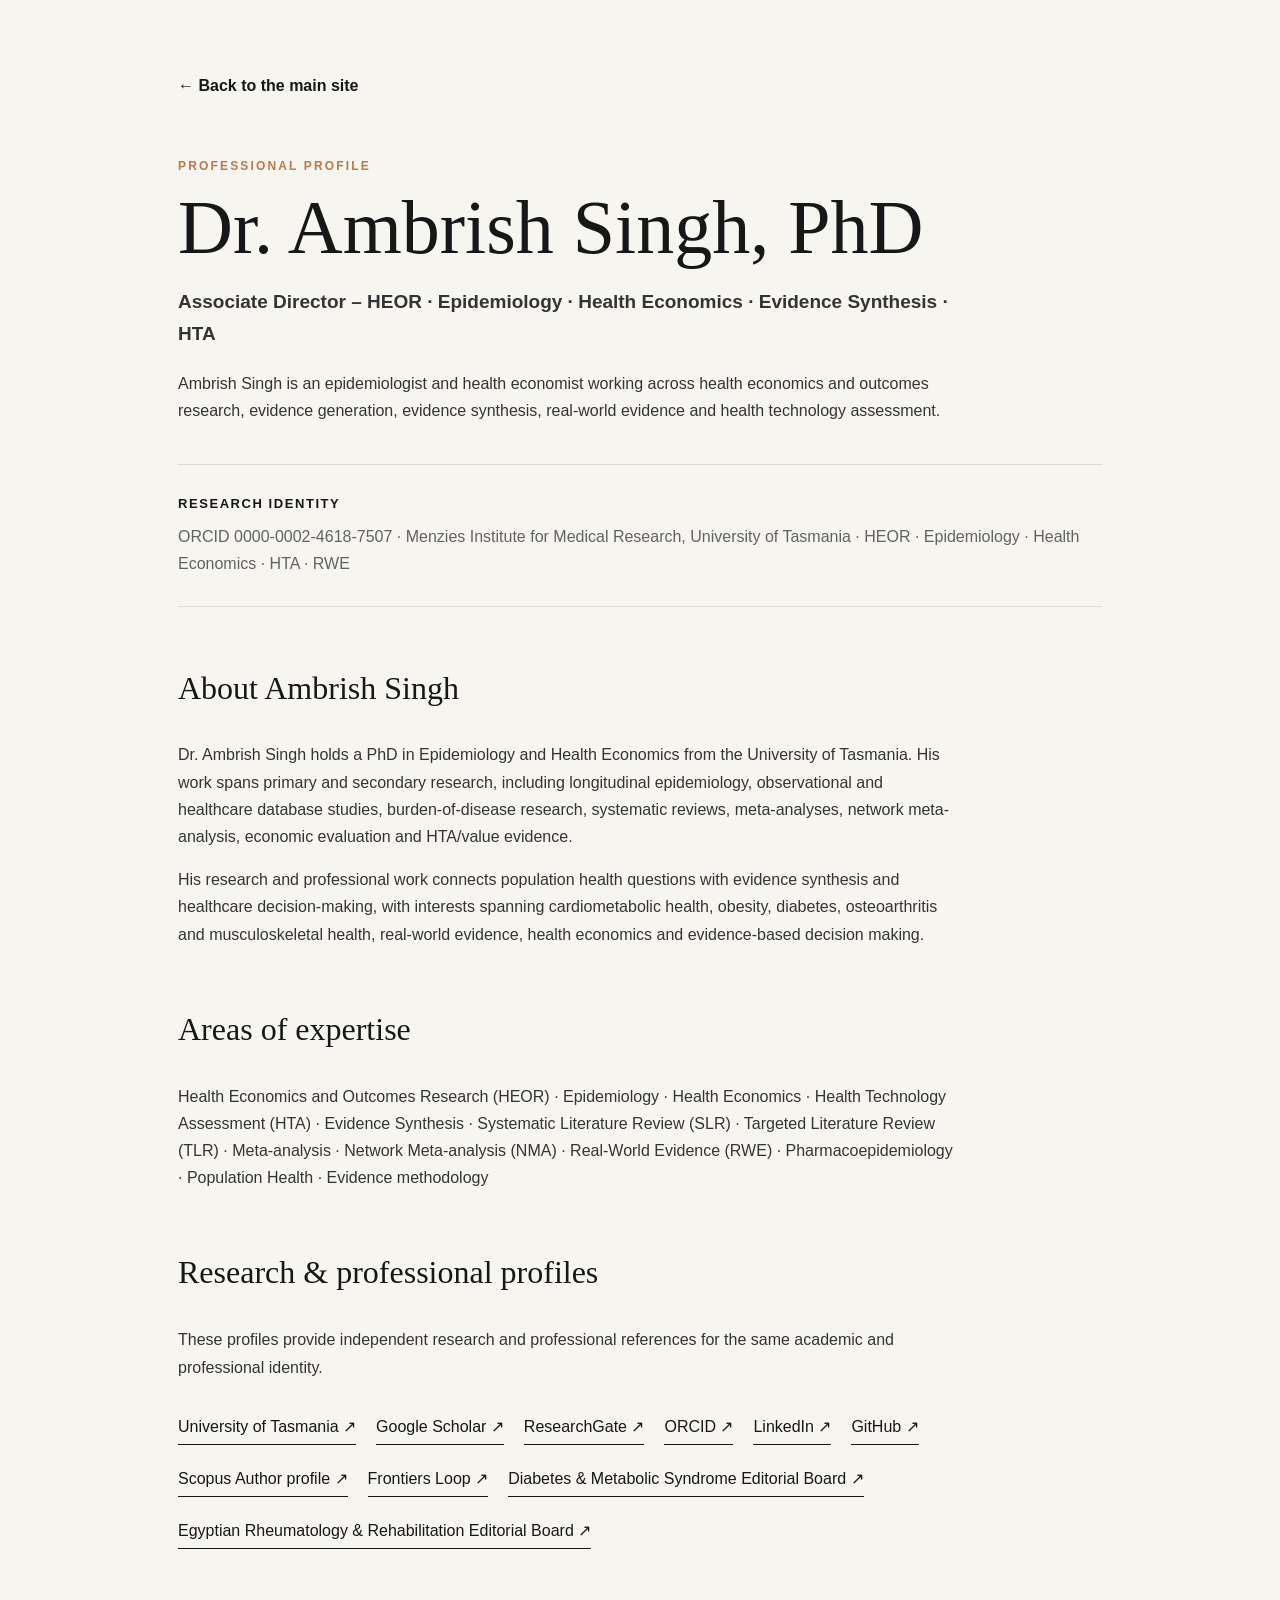
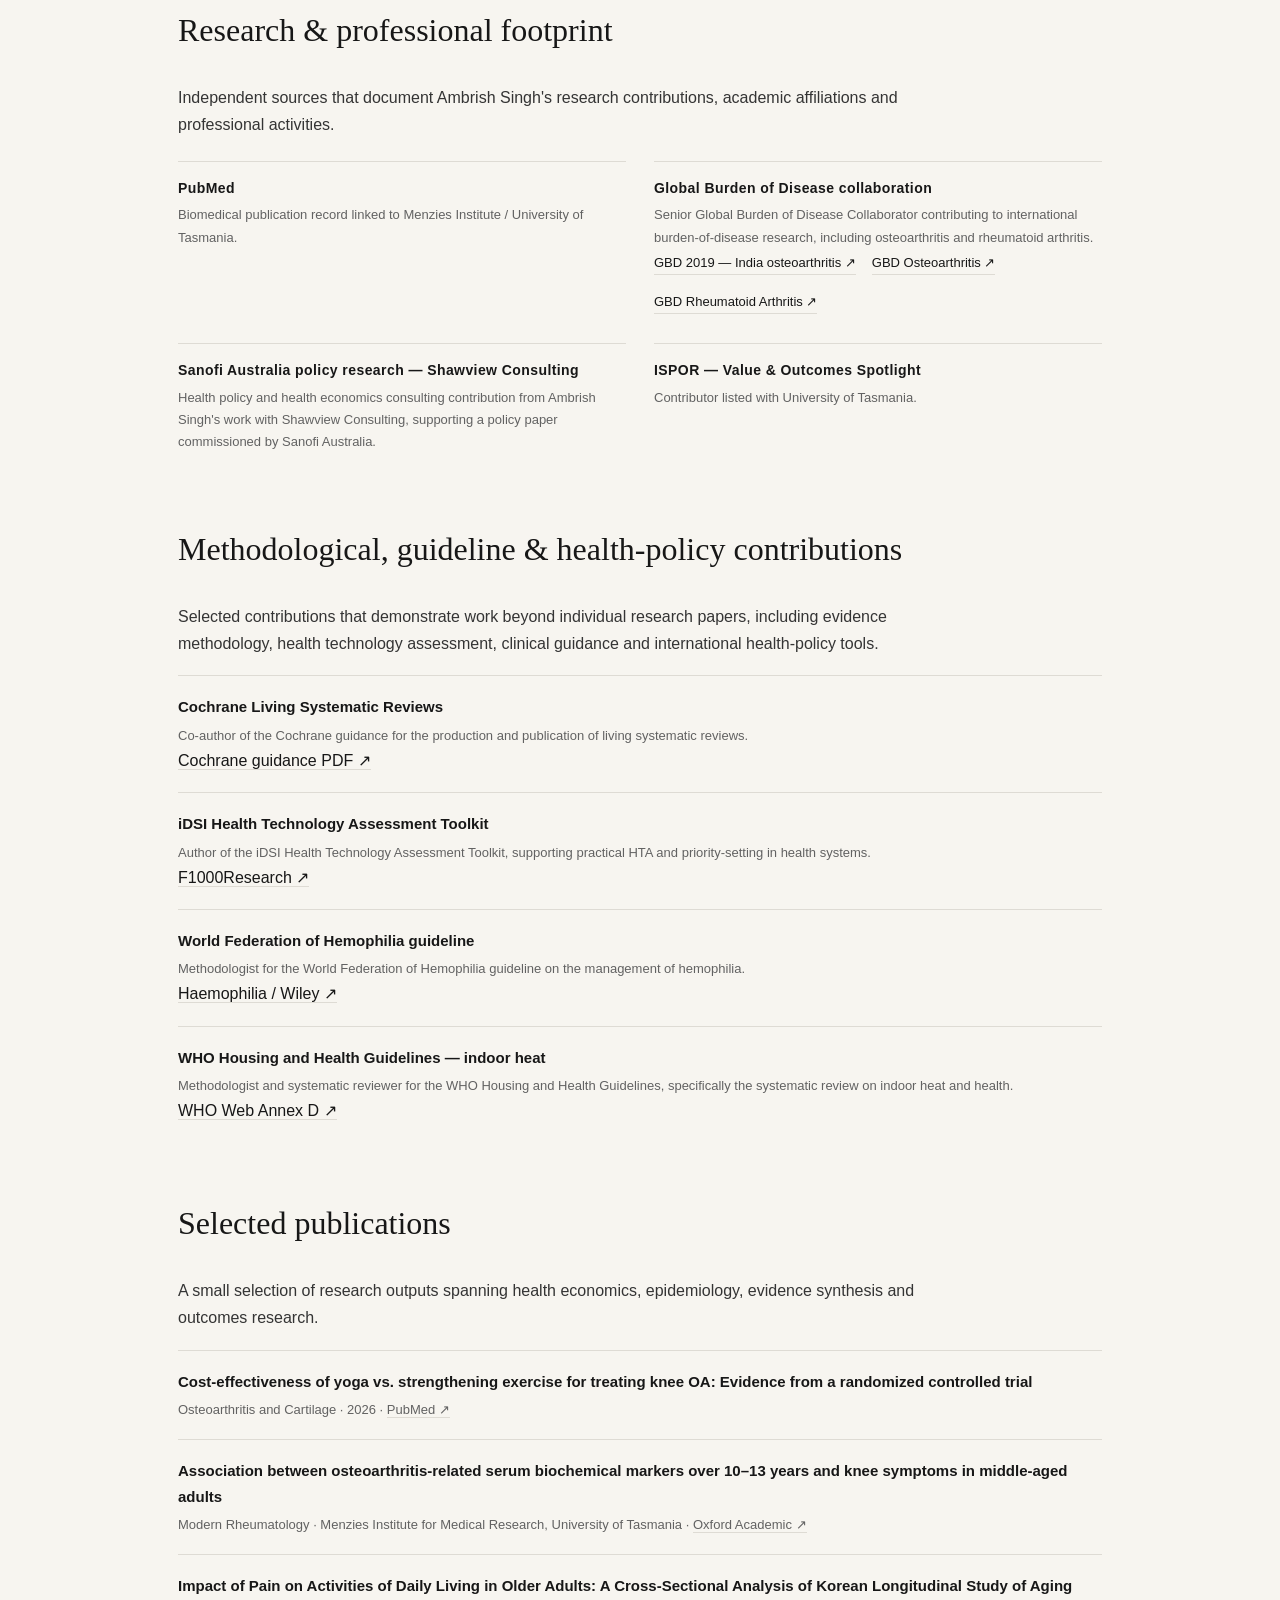
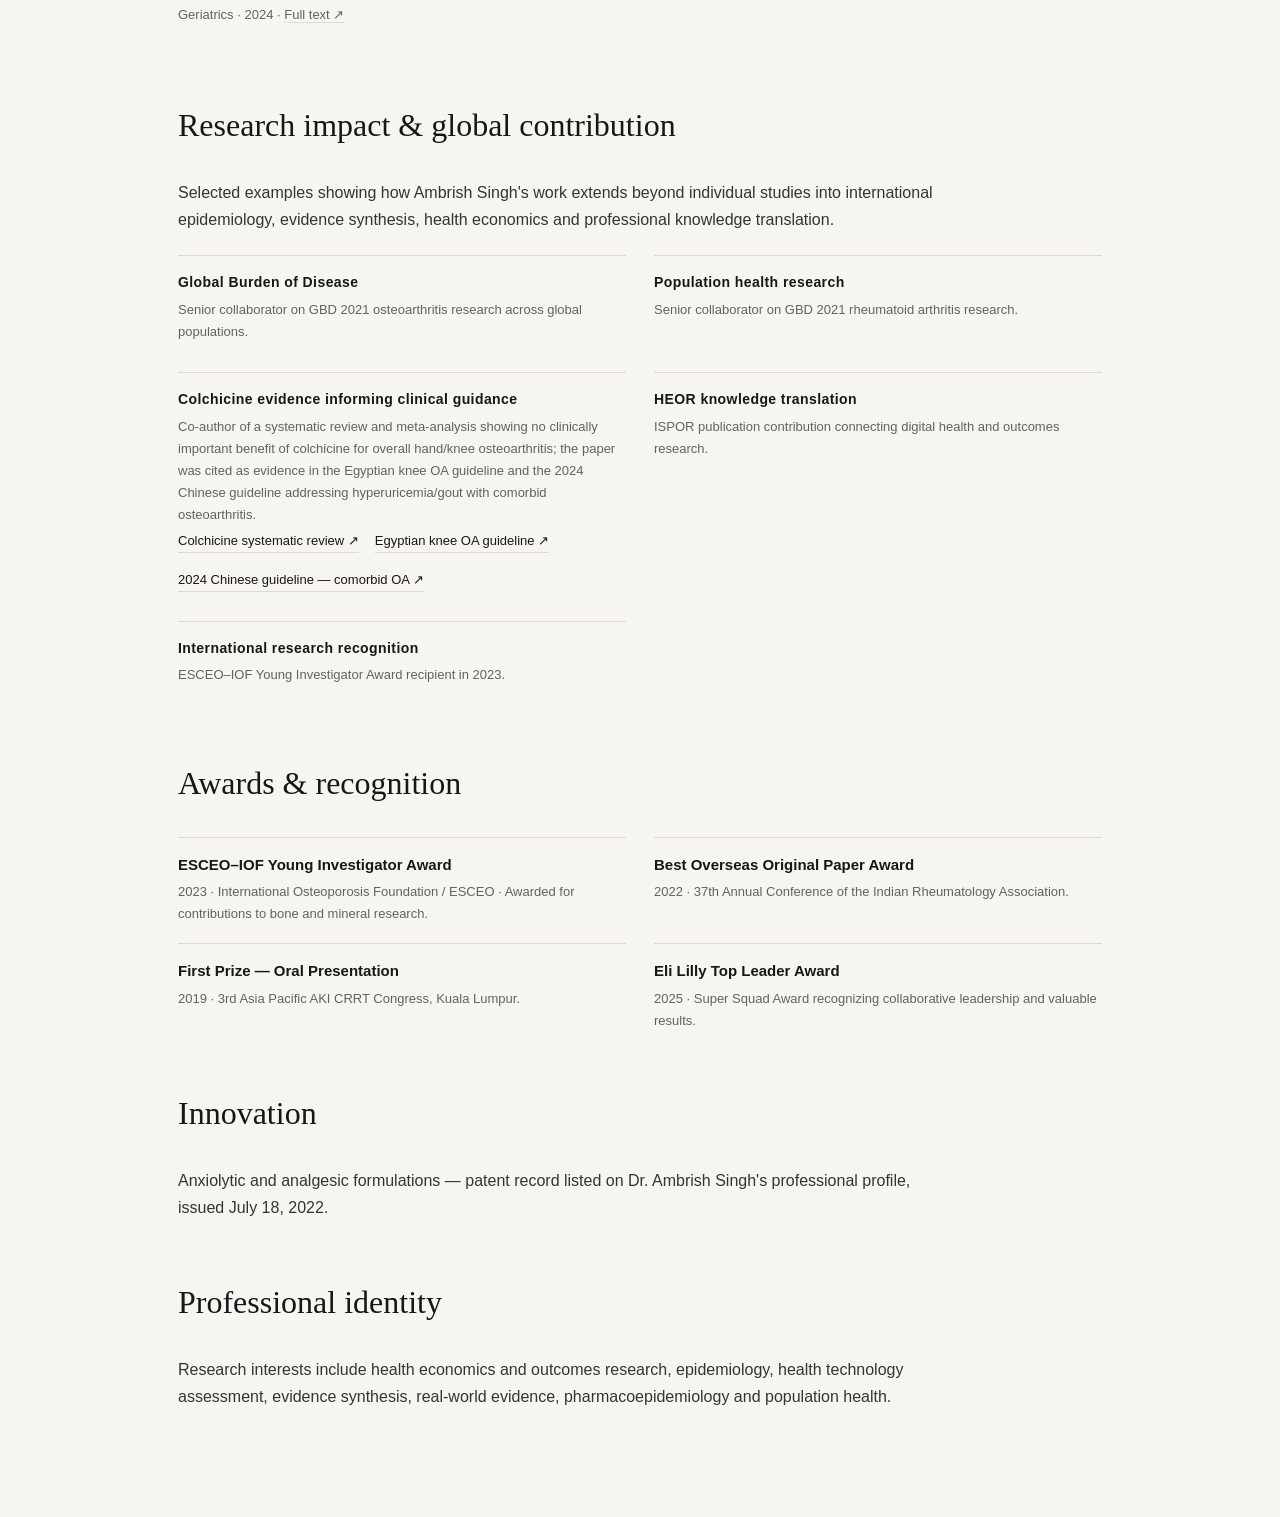
==== commit f1f20d3c: "Move colchicine paper to research impact section" ====
--- a/profile.html
+++ b/profile.html
@@ -88,7 +88,6 @@
 <div class="pub-list">
 <div class="pub-item"><strong>Cost-effectiveness of yoga vs. strengthening exercise for treating knee OA: Evidence from a randomized controlled trial</strong><span>Osteoarthritis and Cartilage · 2026 · <a href="https://pubmed.ncbi.nlm.nih.gov/41887454/" target="_blank" rel="noopener">PubMed ↗</a></span></div>
 <div class="pub-item"><strong>Association between osteoarthritis-related serum biochemical markers over 10–13 years and knee symptoms in middle-aged adults</strong><span>Modern Rheumatology · Menzies Institute for Medical Research, University of Tasmania · <a href="https://academic.oup.com/mr/article/35/3/585/7928430" target="_blank" rel="noopener">Oxford Academic ↗</a></span></div>
-<div class="pub-item"><strong>Efficacy and safety of colchicine for the treatment of osteoarthritis: a systematic review and meta-analysis of intervention trials</strong><span>Clinical Rheumatology · 2022 · <a href="https://doi.org/10.1007/s10067-022-06402-w" target="_blank" rel="noopener">Springer / DOI ↗</a></span></div>
 <div class="pub-item"><strong>Impact of Pain on Activities of Daily Living in Older Adults: A Cross-Sectional Analysis of Korean Longitudinal Study of Aging</strong><span>Geriatrics · 2024 · <a href="https://pmc.ncbi.nlm.nih.gov/articles/PMC11130898/" target="_blank" rel="noopener">Full text ↗</a></span></div>
 </div>
 <h2>Research impact &amp; global contribution</h2>
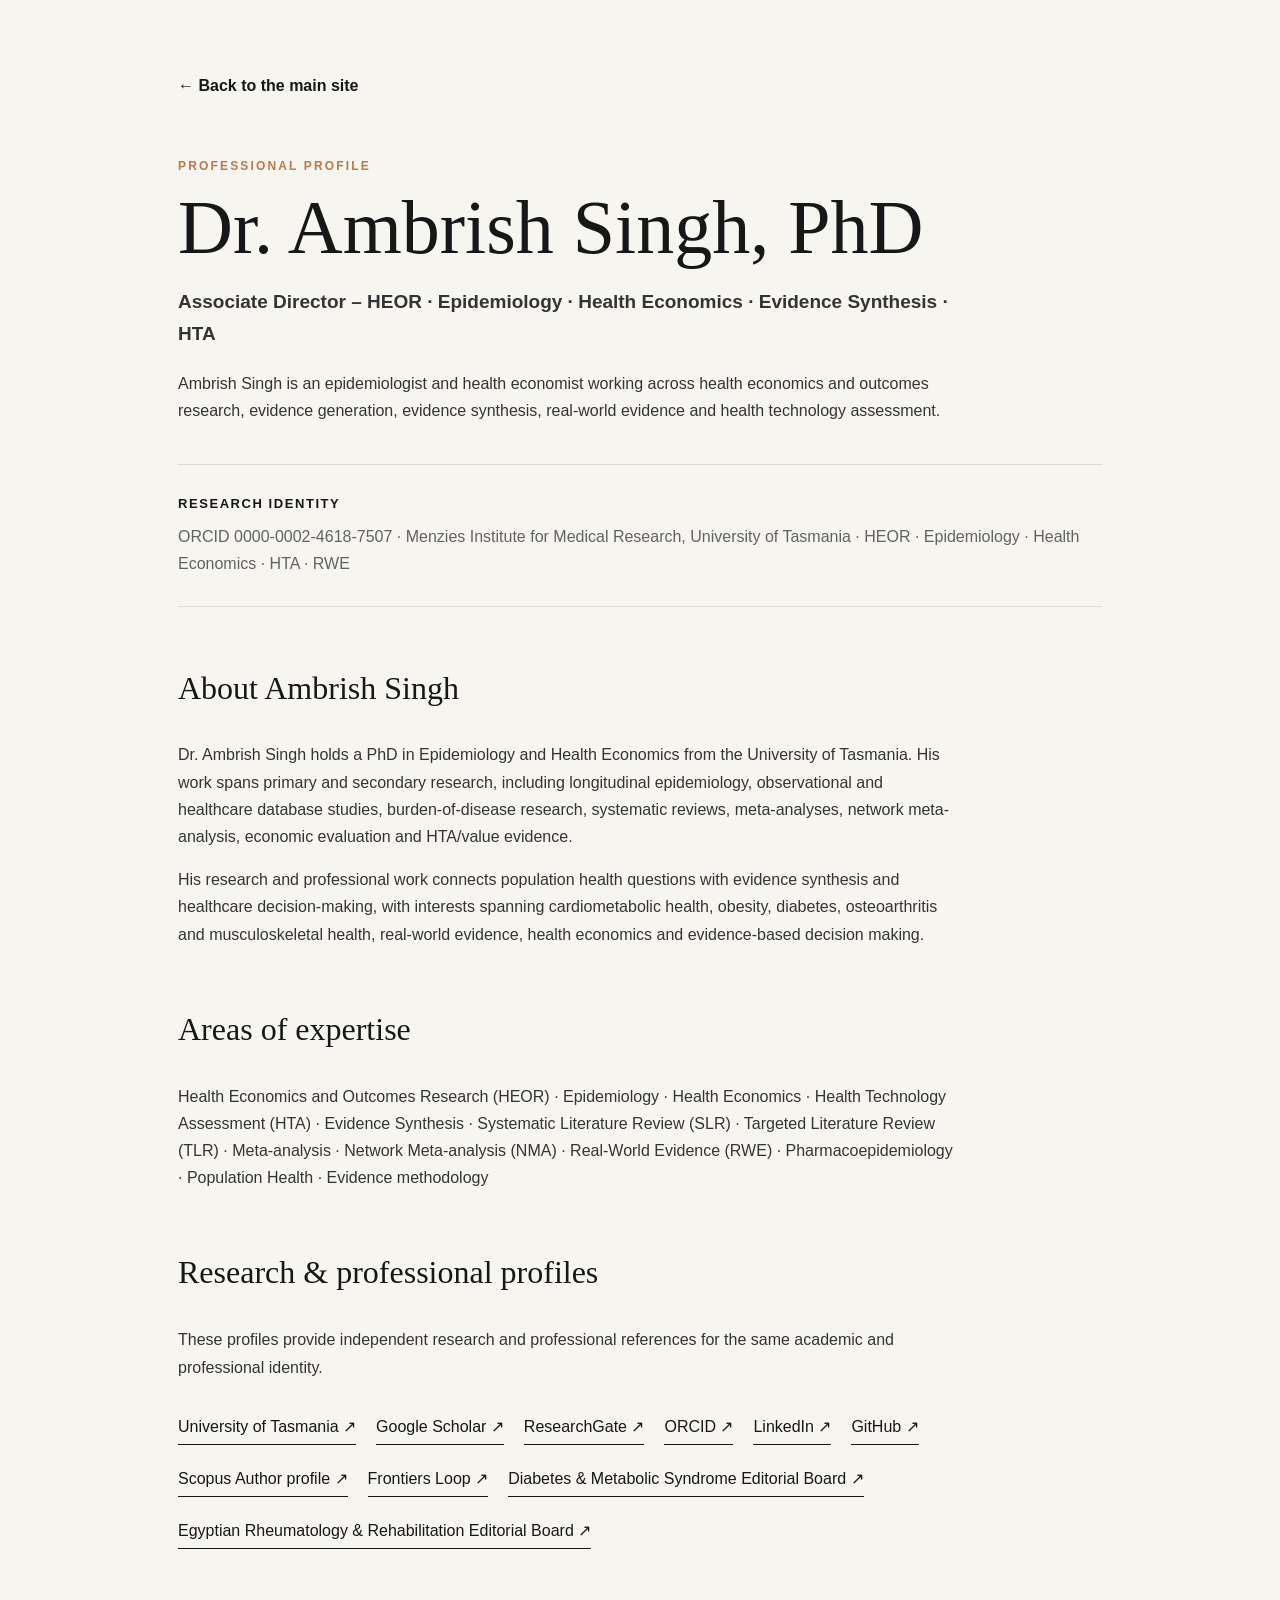
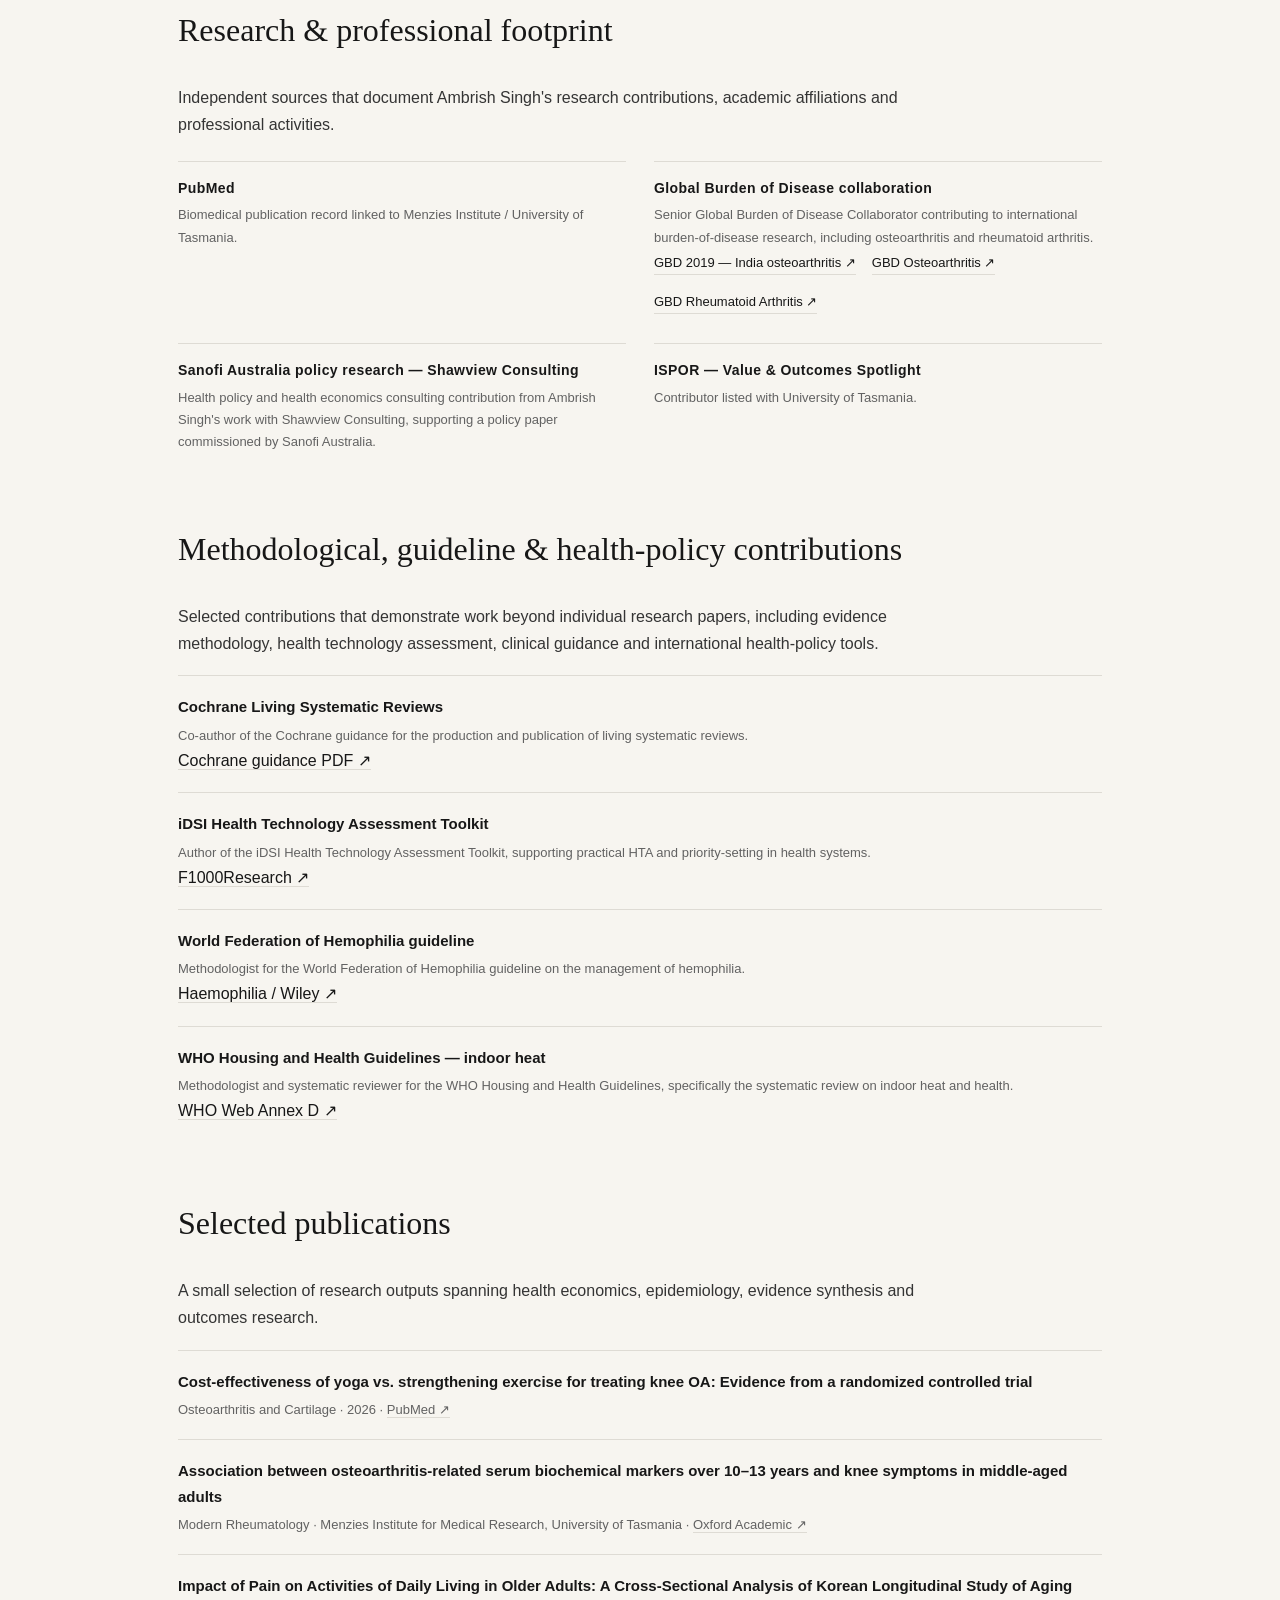
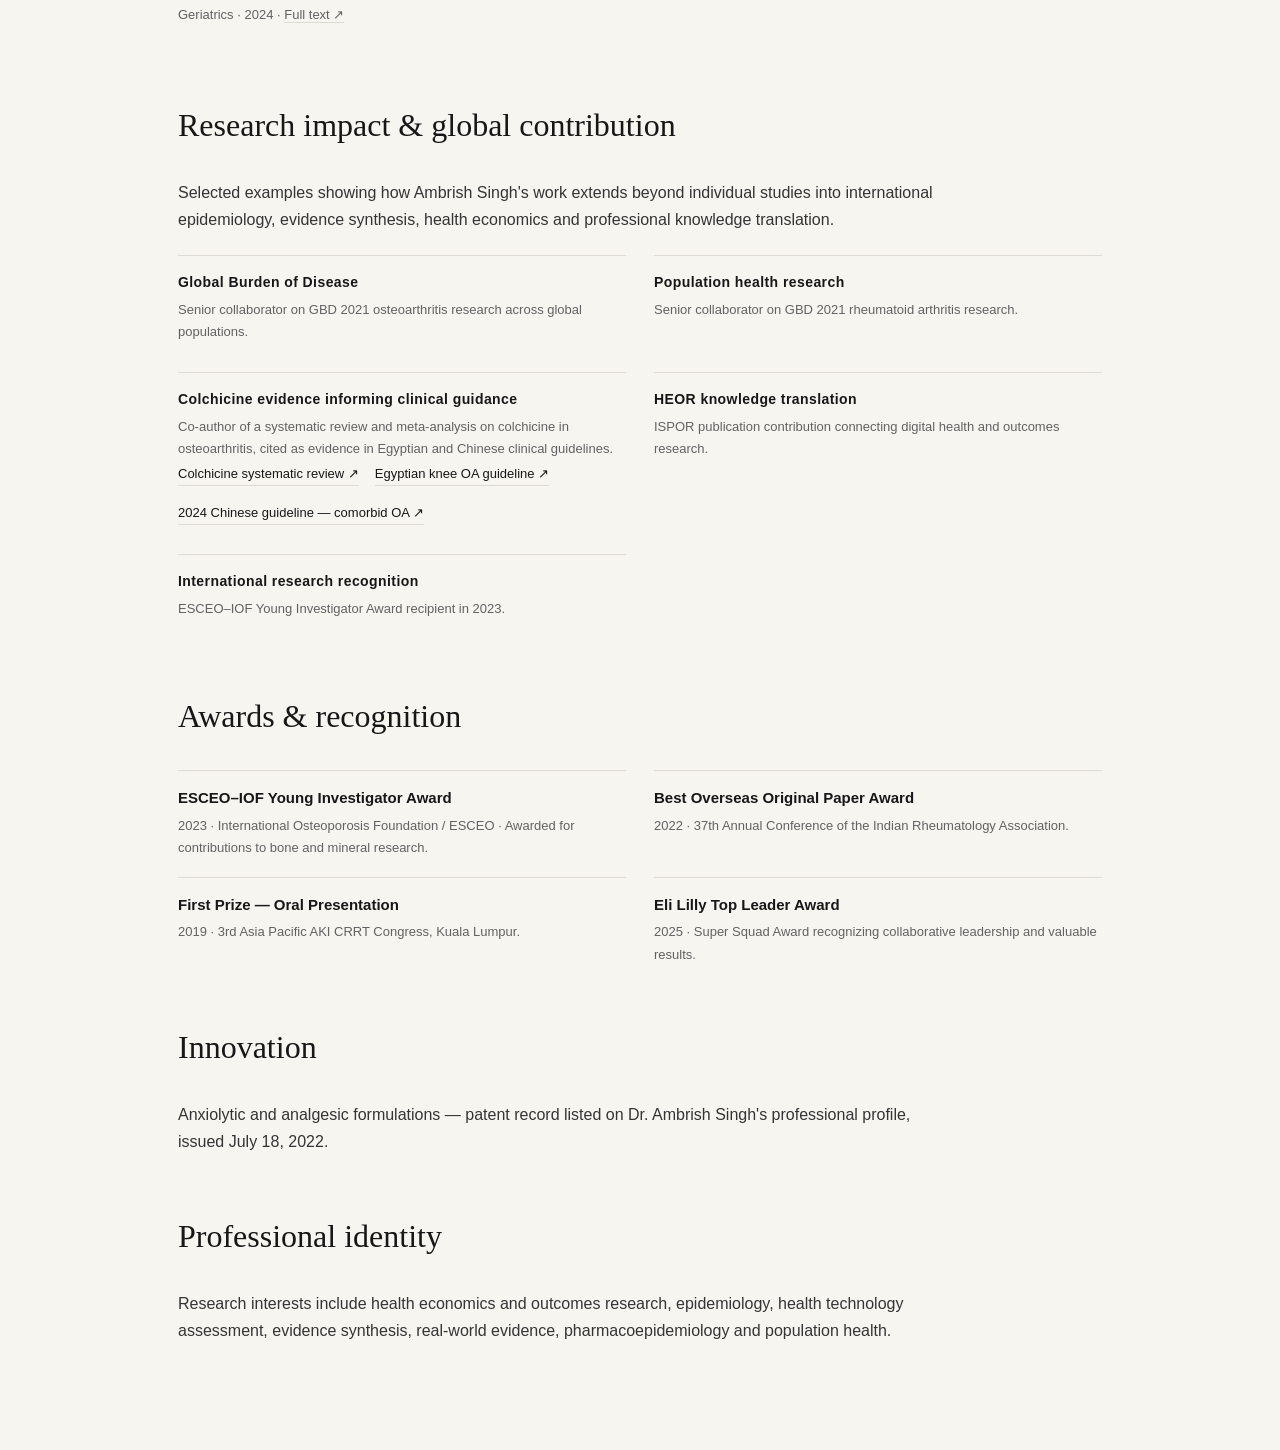
==== commit d4b209a0: "Shorten colchicine research impact description" ====
--- a/profile.html
+++ b/profile.html
@@ -95,7 +95,7 @@
 <div class="impact-list">
 <a href="https://pmc.ncbi.nlm.nih.gov/articles/PMC10477960/" target="_blank" rel="noopener"><strong>Global Burden of Disease</strong><span>Senior collaborator on GBD 2021 osteoarthritis research across global populations.</span></a>
 <a href="https://pubmed.ncbi.nlm.nih.gov/37795020/" target="_blank" rel="noopener"><strong>Population health research</strong><span>Senior collaborator on GBD 2021 rheumatoid arthritis research.</span></a>
-<div class="impact-item"><strong>Colchicine evidence informing clinical guidance</strong><span>Co-author of a systematic review and meta-analysis showing no clinically important benefit of colchicine for overall hand/knee osteoarthritis; the paper was cited as evidence in the Egyptian knee OA guideline and the 2024 Chinese guideline addressing hyperuricemia/gout with comorbid osteoarthritis.</span><div class="impact-links"><a href="https://doi.org/10.1007/s10067-022-06402-w" target="_blank" rel="noopener">Colchicine systematic review ↗</a><a href="https://doi.org/10.1186/s43166-025-00325-5" target="_blank" rel="noopener">Egyptian knee OA guideline ↗</a><a href="https://pmc.ncbi.nlm.nih.gov/articles/PMC12375887/" target="_blank" rel="noopener">2024 Chinese guideline — comorbid OA ↗</a></div></div>
+<div class="impact-item"><strong>Colchicine evidence informing clinical guidance</strong><span>Co-author of a systematic review and meta-analysis on colchicine in osteoarthritis, cited as evidence in Egyptian and Chinese clinical guidelines.</span><div class="impact-links"><a href="https://doi.org/10.1007/s10067-022-06402-w" target="_blank" rel="noopener">Colchicine systematic review ↗</a><a href="https://doi.org/10.1186/s43166-025-00325-5" target="_blank" rel="noopener">Egyptian knee OA guideline ↗</a><a href="https://pmc.ncbi.nlm.nih.gov/articles/PMC12375887/" target="_blank" rel="noopener">2024 Chinese guideline — comorbid OA ↗</a></div></div>
 <a href="https://www.ispor.org/publications/journals/value-outcomes-spotlight/vos-archives/issue/view/wearables-making-a-mark-in-digital-health/by-the-numbers-digital-health-wearables" target="_blank" rel="noopener"><strong>HEOR knowledge translation</strong><span>ISPOR publication contribution connecting digital health and outcomes research.</span></a>
 <a href="https://www.osteoporosis.foundation/news/esceo-iof-young-investigator-awards-presented-barcelona-20230507-1510" target="_blank" rel="noopener"><strong>International research recognition</strong><span>ESCEO–IOF Young Investigator Award recipient in 2023.</span></a>
 </div>
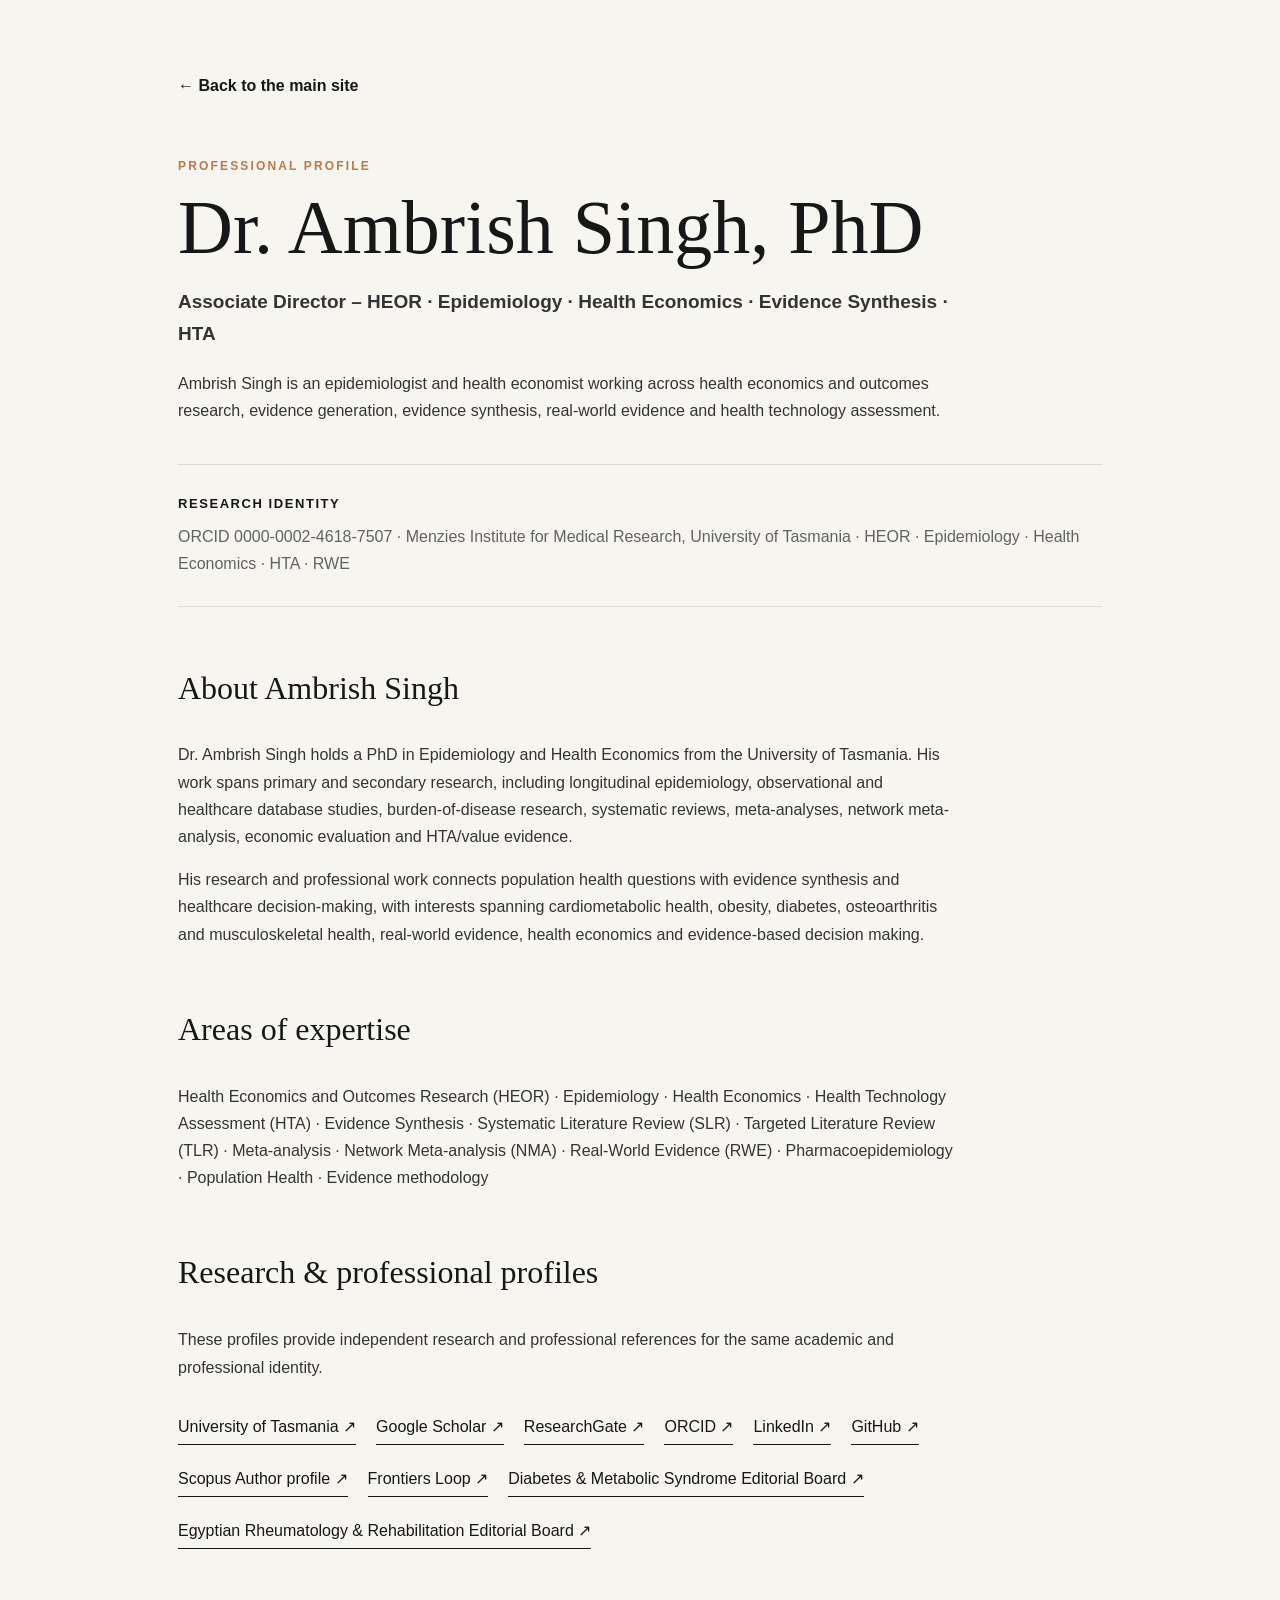
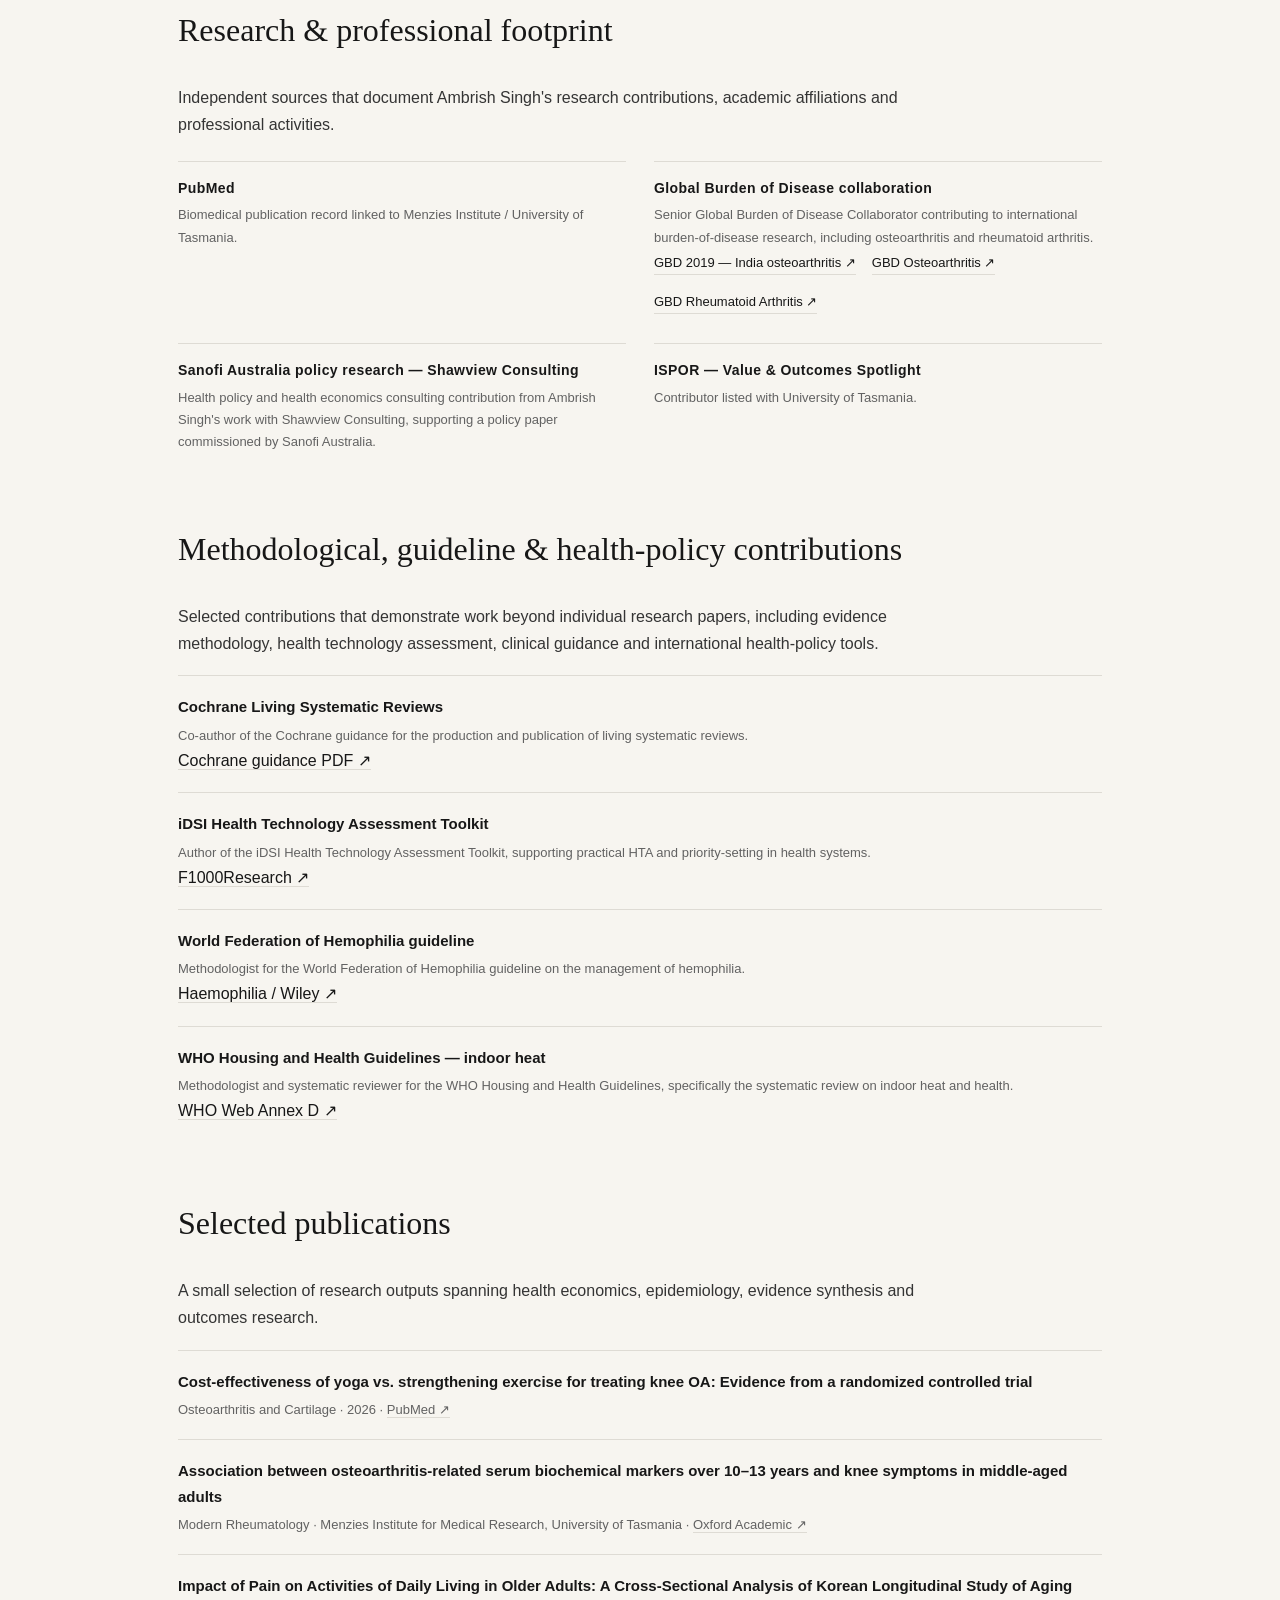
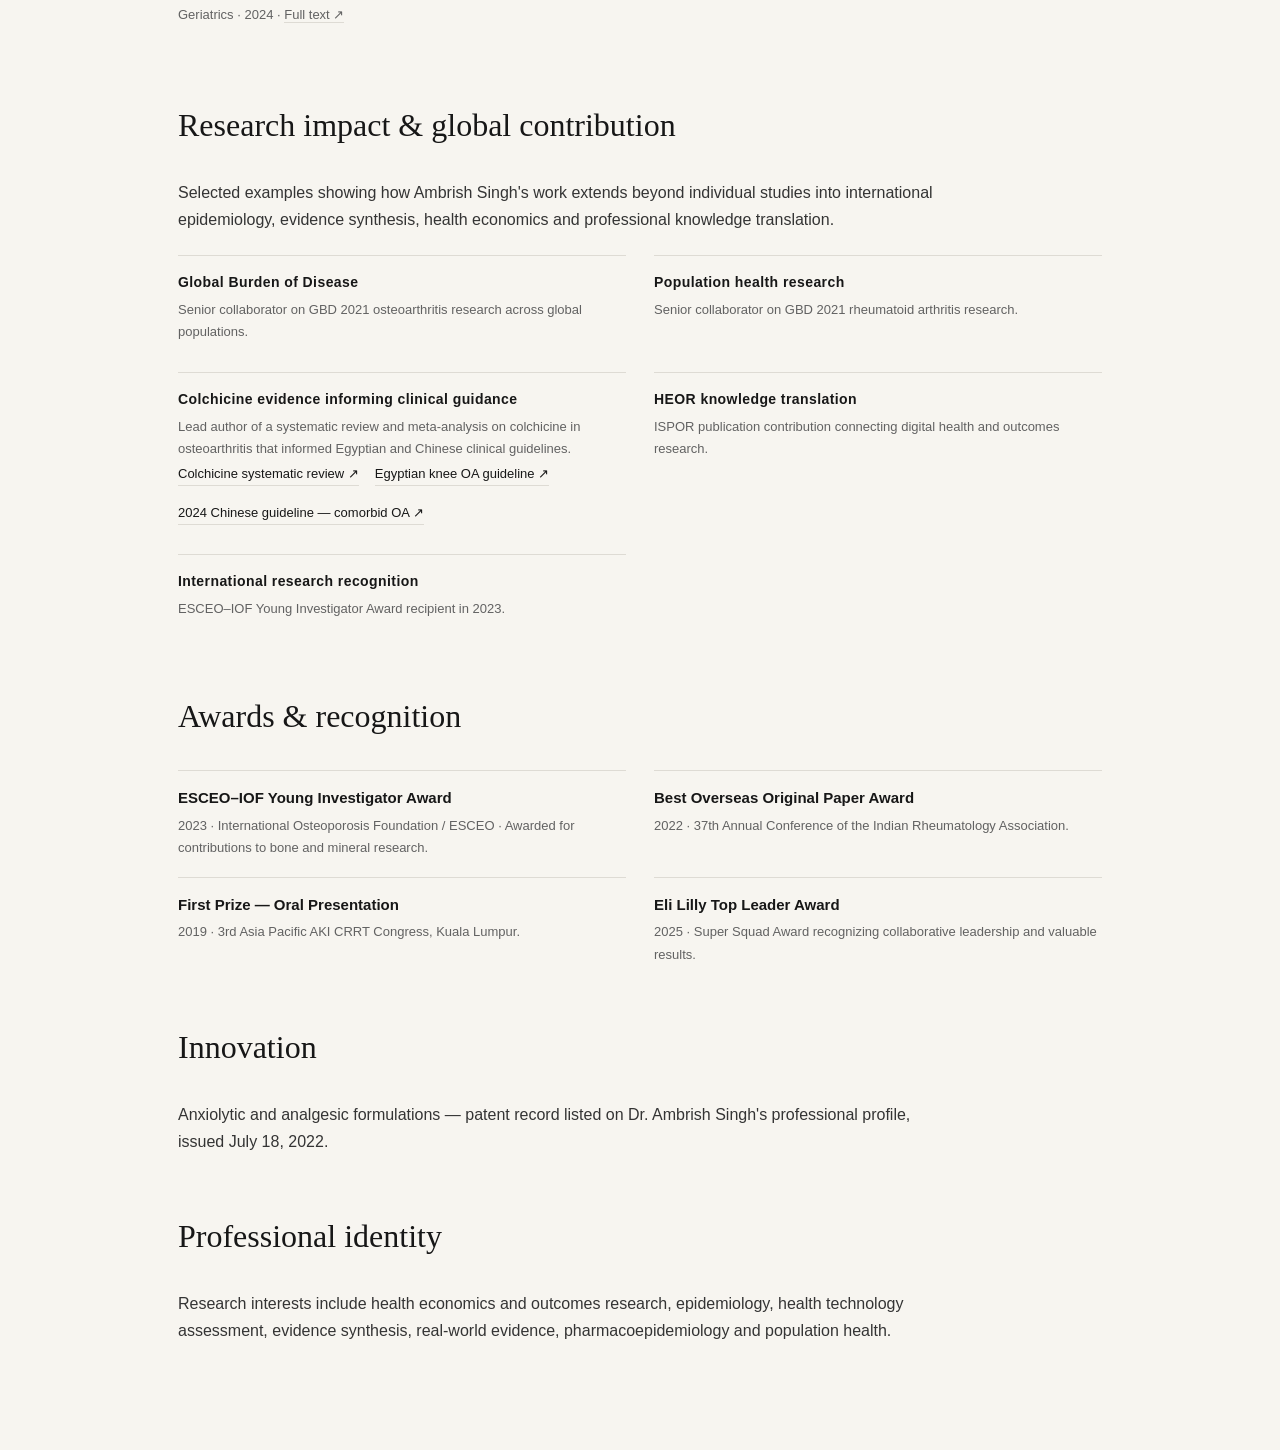
==== commit 3c5c0ff7: "Clarify colchicine lead authorship and guideline impact" ====
--- a/profile.html
+++ b/profile.html
@@ -95,8 +95,8 @@
 <div class="impact-list">
 <a href="https://pmc.ncbi.nlm.nih.gov/articles/PMC10477960/" target="_blank" rel="noopener"><strong>Global Burden of Disease</strong><span>Senior collaborator on GBD 2021 osteoarthritis research across global populations.</span></a>
 <a href="https://pubmed.ncbi.nlm.nih.gov/37795020/" target="_blank" rel="noopener"><strong>Population health research</strong><span>Senior collaborator on GBD 2021 rheumatoid arthritis research.</span></a>
-<div class="impact-item"><strong>Colchicine evidence informing clinical guidance</strong><span>Co-author of a systematic review and meta-analysis on colchicine in osteoarthritis, cited as evidence in Egyptian and Chinese clinical guidelines.</span><div class="impact-links"><a href="https://doi.org/10.1007/s10067-022-06402-w" target="_blank" rel="noopener">Colchicine systematic review ↗</a><a href="https://doi.org/10.1186/s43166-025-00325-5" target="_blank" rel="noopener">Egyptian knee OA guideline ↗</a><a href="https://pmc.ncbi.nlm.nih.gov/articles/PMC12375887/" target="_blank" rel="noopener">2024 Chinese guideline — comorbid OA ↗</a></div></div>
-<a href="https://www.ispor.org/publications/journals/value-outcomes-spotlight/vos-archives/issue/view/wearables-making-a-mark-in-digital-health/by-the-numbers-digital-health-wearables" target="_blank" rel="noopener"><strong>HEOR knowledge translation</strong><span>ISPOR publication contribution connecting digital health and outcomes research.</span></a>
+<div class="impact-item"><strong>Colchicine evidence informing clinical guidance</strong><span>Lead author of a systematic review and meta-analysis on colchicine in osteoarthritis that informed Egyptian and Chinese clinical guidelines.</span><div class="impact-links"><a href="https://doi.org/10.1007/s10067-022-06402-w" target="_blank" rel="noopener">Colchicine systematic review ↗</a><a href="https://doi.org/10.1186/s43166-025-00325-5" target="_blank" rel="noopener">Egyptian knee OA guideline ↗</a><a href="https://pmc.ncbi.nlm.nih.gov/articles/PMC12375887/" target="_blank" rel="noopener">2024 Chinese guideline — comorbid OA ↗</a></div></div>
+<a href="https://www.ispor.org/publications/journals/value-outcomes-spotlight/vos-archives/issue/view/wearables-making-a-mark-in-digital-health-wearables/by-the-numbers-digital-health-wearables" target="_blank" rel="noopener"><strong>HEOR knowledge translation</strong><span>ISPOR publication contribution connecting digital health and outcomes research.</span></a>
 <a href="https://www.osteoporosis.foundation/news/esceo-iof-young-investigator-awards-presented-barcelona-20230507-1510" target="_blank" rel="noopener"><strong>International research recognition</strong><span>ESCEO–IOF Young Investigator Award recipient in 2023.</span></a>
 </div>
 <h2>Awards &amp; recognition</h2>
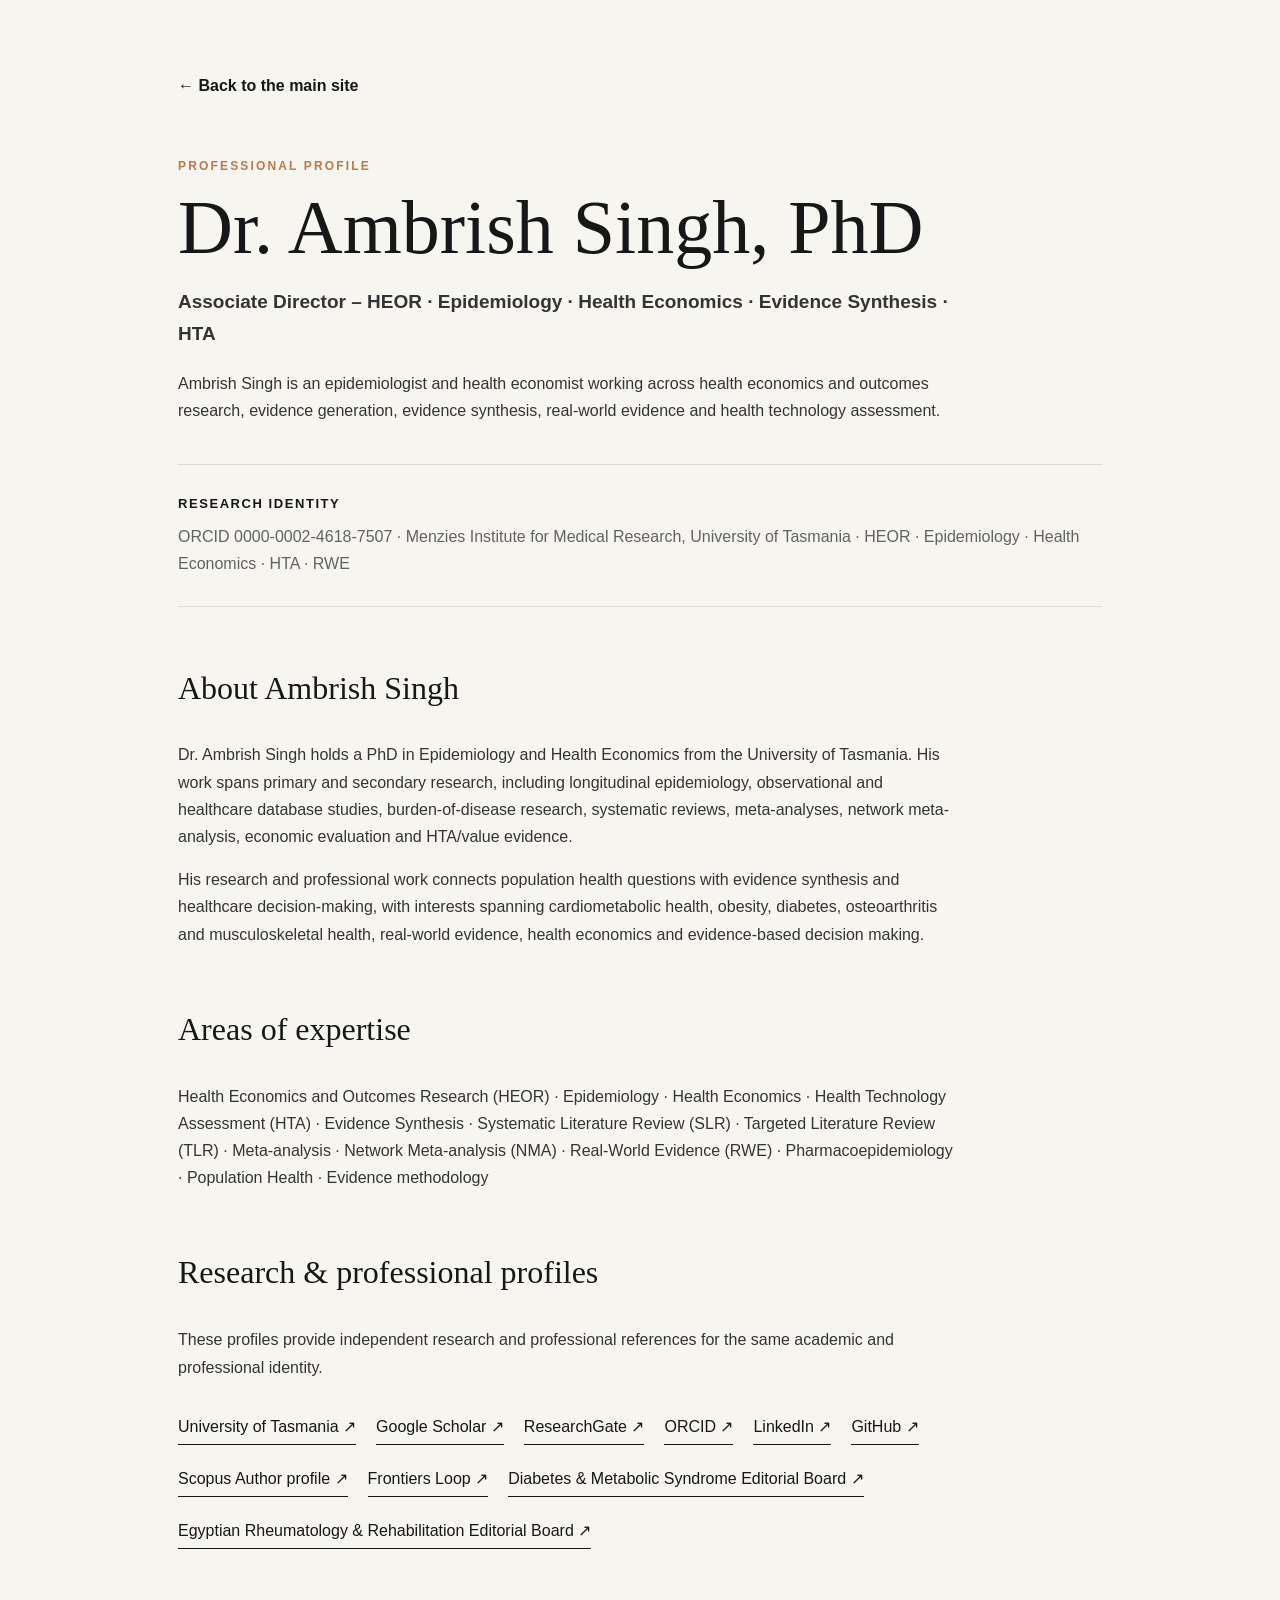
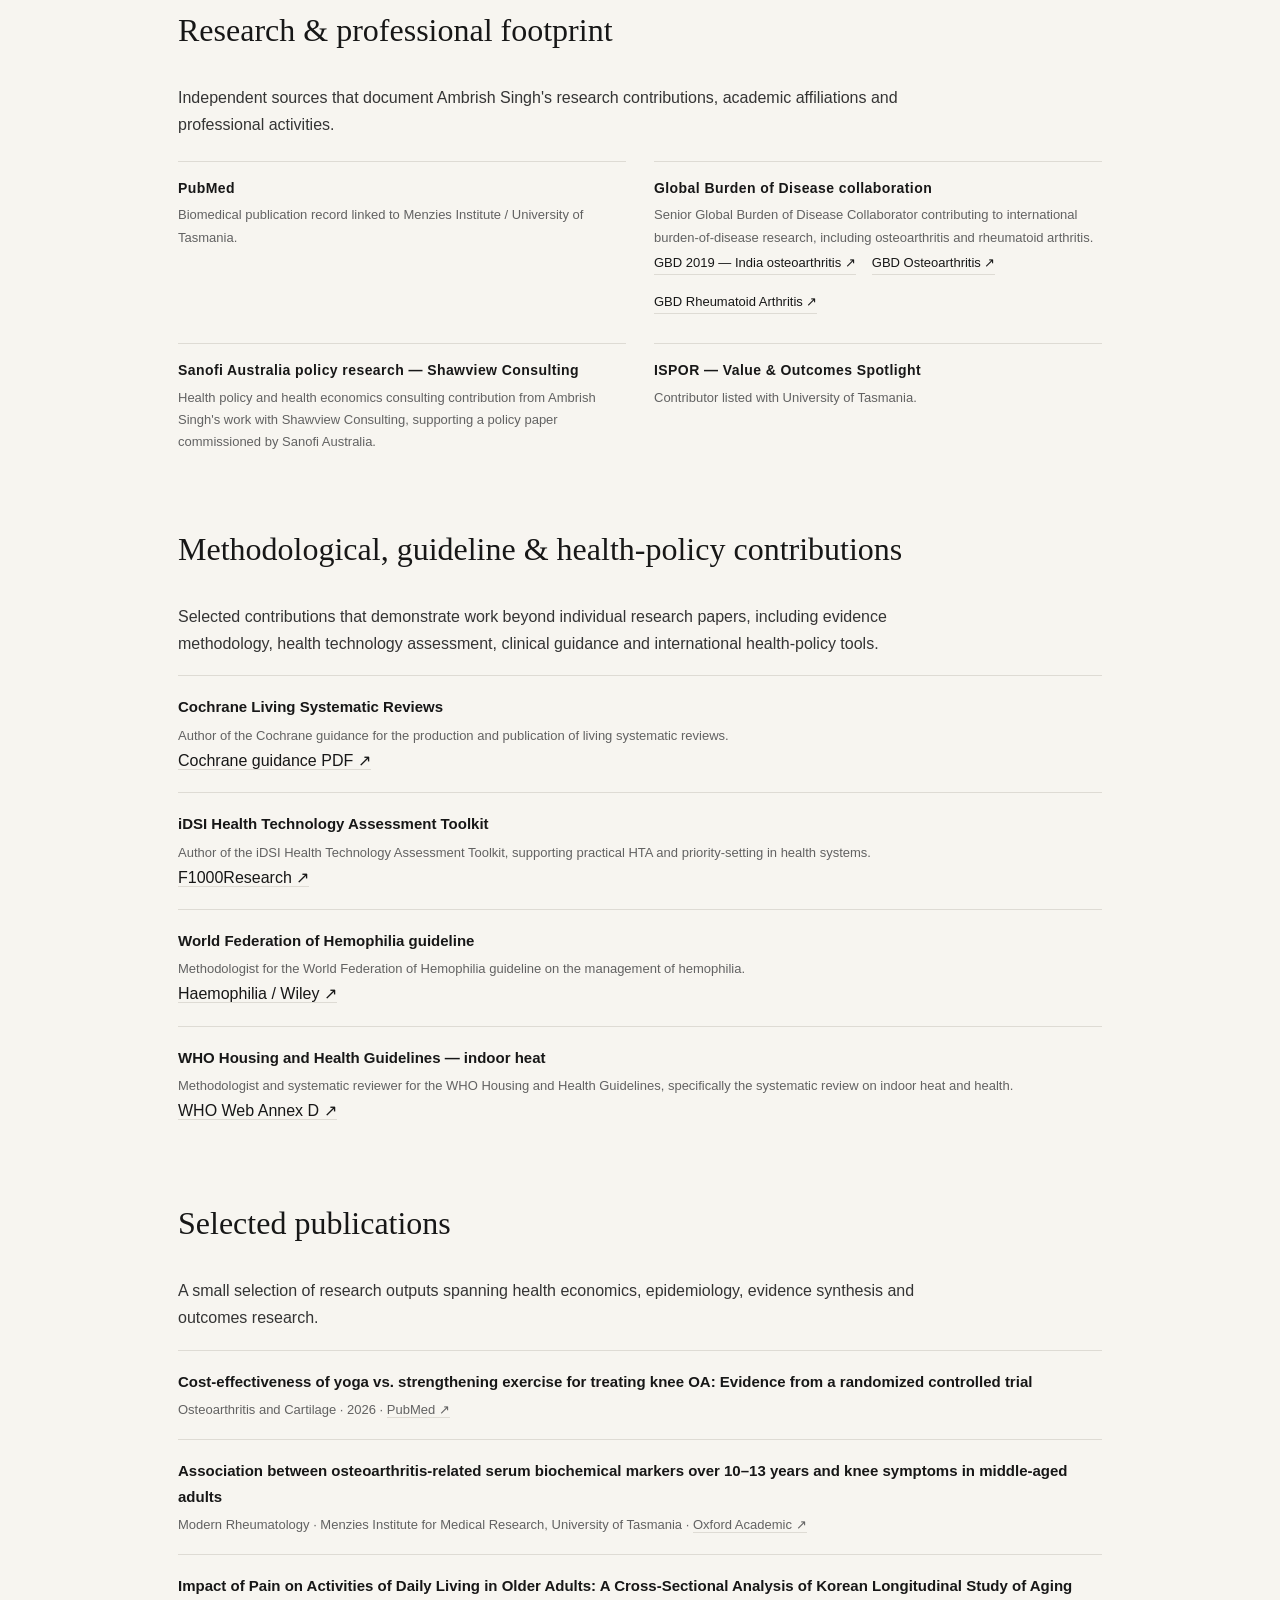
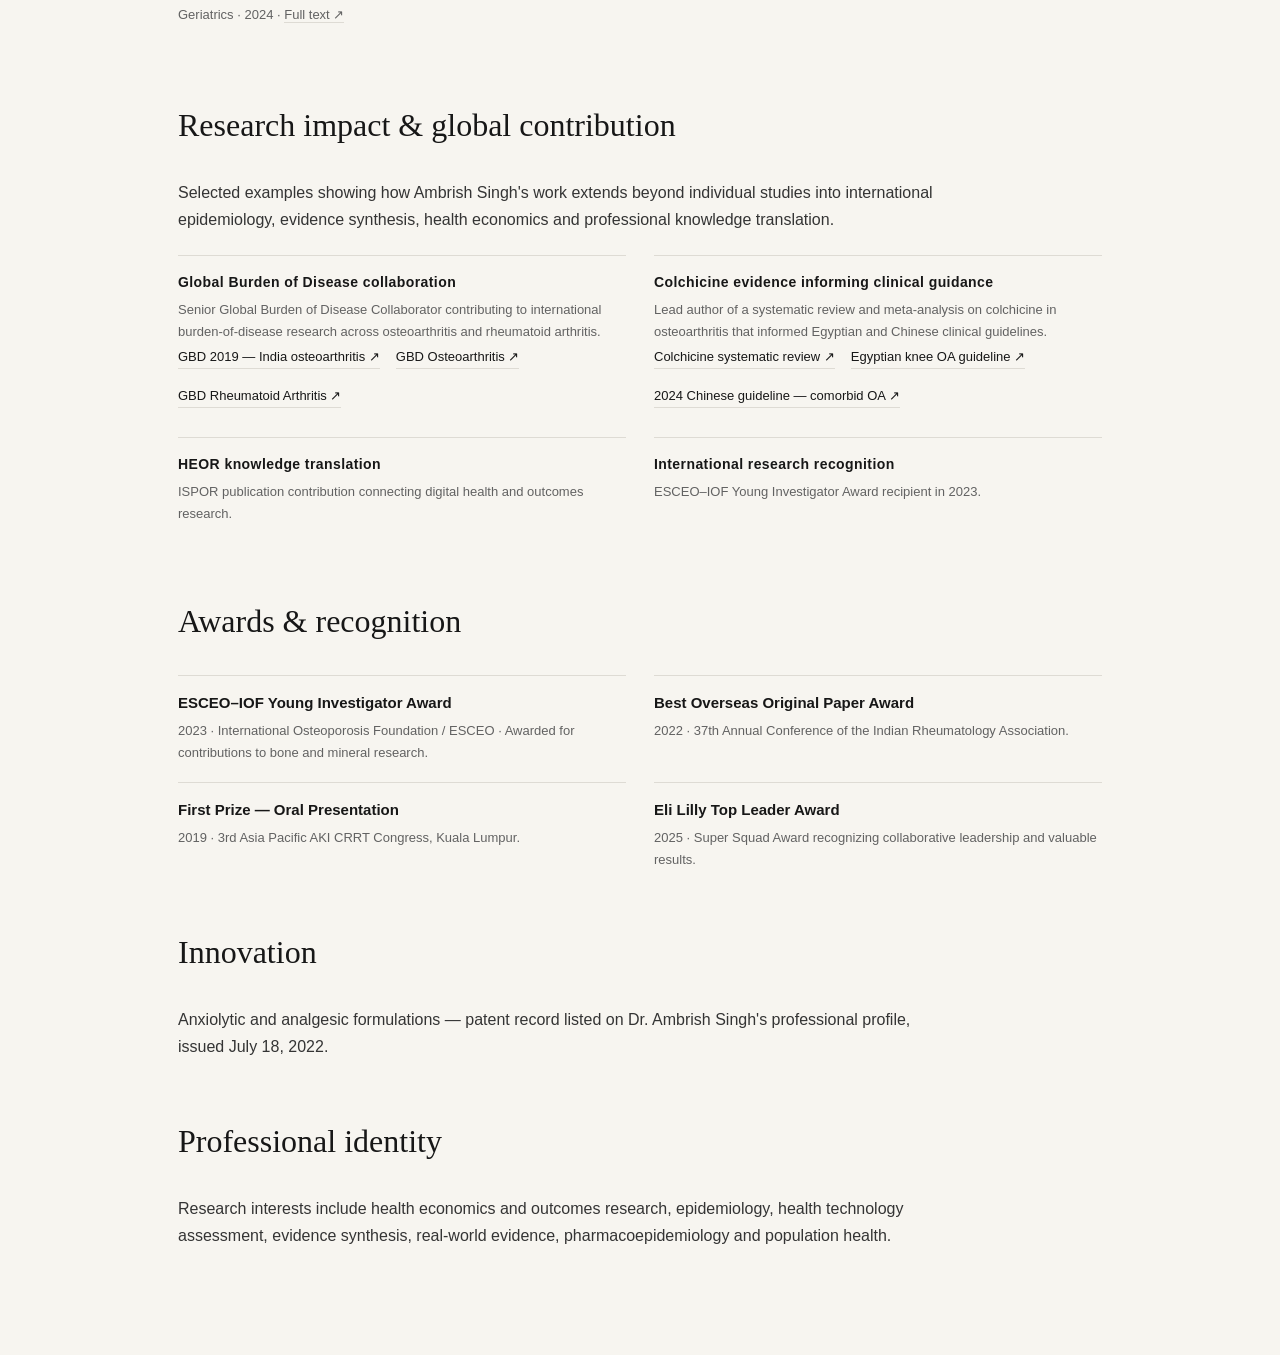
==== commit 1f311865: "Consolidate GBD impact into one entry" ====
--- a/profile.html
+++ b/profile.html
@@ -78,7 +78,7 @@
 <h2>Methodological, guideline &amp; health-policy contributions</h2>
 <p>Selected contributions that demonstrate work beyond individual research papers, including evidence methodology, health technology assessment, clinical guidance and international health-policy tools.</p>
 <div class="contrib-list">
-<div class="contrib"><strong>Cochrane Living Systematic Reviews</strong><span>Co-author of the Cochrane guidance for the production and publication of living systematic reviews.</span> <a href="https://resources.cochrane.org/sites/resources.cochrane.org/files/uploads/inline-files/Transform/201912_LSR_Revised_Guidance.pdf" target="_blank" rel="noopener">Cochrane guidance PDF ↗</a></div>
+<div class="contrib"><strong>Cochrane Living Systematic Reviews</strong><span>Author of the Cochrane guidance for the production and publication of living systematic reviews.</span> <a href="https://resources.cochrane.org/sites/resources.cochrane.org/files/uploads/inline-files/Transform/201912_LSR_Revised_Guidance.pdf" target="_blank" rel="noopener">Cochrane guidance PDF ↗</a></div>
 <div class="contrib"><strong>iDSI Health Technology Assessment Toolkit</strong><span>Author of the iDSI Health Technology Assessment Toolkit, supporting practical HTA and priority-setting in health systems.</span> <a href="https://f1000research.com/documents/7-1545" target="_blank" rel="noopener">F1000Research ↗</a></div>
 <div class="contrib"><strong>World Federation of Hemophilia guideline</strong><span>Methodologist for the World Federation of Hemophilia guideline on the management of hemophilia.</span> <a href="https://onlinelibrary.wiley.com/doi/10.1111/hae.14046" target="_blank" rel="noopener">Haemophilia / Wiley ↗</a></div>
 <div class="contrib"><strong>WHO Housing and Health Guidelines — indoor heat</strong><span>Methodologist and systematic reviewer for the WHO Housing and Health Guidelines, specifically the systematic review on indoor heat and health.</span> <a href="https://iris.who.int/server/api/core/bitstreams/be014865-921a-482c-89e4-9191c7476e13/content" target="_blank" rel="noopener">WHO Web Annex D ↗</a></div>
@@ -93,10 +93,9 @@
 <h2>Research impact &amp; global contribution</h2>
 <p>Selected examples showing how Ambrish Singh's work extends beyond individual studies into international epidemiology, evidence synthesis, health economics and professional knowledge translation.</p>
 <div class="impact-list">
-<a href="https://pmc.ncbi.nlm.nih.gov/articles/PMC10477960/" target="_blank" rel="noopener"><strong>Global Burden of Disease</strong><span>Senior collaborator on GBD 2021 osteoarthritis research across global populations.</span></a>
-<a href="https://pubmed.ncbi.nlm.nih.gov/37795020/" target="_blank" rel="noopener"><strong>Population health research</strong><span>Senior collaborator on GBD 2021 rheumatoid arthritis research.</span></a>
+<div class="impact-item"><strong>Global Burden of Disease collaboration</strong><span>Senior Global Burden of Disease Collaborator contributing to international burden-of-disease research across osteoarthritis and rheumatoid arthritis.</span><div class="impact-links"><a href="https://doi.org/10.1016/j.joca.2022.05.004" target="_blank" rel="noopener">GBD 2019 — India osteoarthritis ↗</a><a href="https://pmc.ncbi.nlm.nih.gov/articles/PMC10477960/" target="_blank" rel="noopener">GBD Osteoarthritis ↗</a><a href="https://pubmed.ncbi.nlm.nih.gov/37795020/" target="_blank" rel="noopener">GBD Rheumatoid Arthritis ↗</a></div></div>
 <div class="impact-item"><strong>Colchicine evidence informing clinical guidance</strong><span>Lead author of a systematic review and meta-analysis on colchicine in osteoarthritis that informed Egyptian and Chinese clinical guidelines.</span><div class="impact-links"><a href="https://doi.org/10.1007/s10067-022-06402-w" target="_blank" rel="noopener">Colchicine systematic review ↗</a><a href="https://doi.org/10.1186/s43166-025-00325-5" target="_blank" rel="noopener">Egyptian knee OA guideline ↗</a><a href="https://pmc.ncbi.nlm.nih.gov/articles/PMC12375887/" target="_blank" rel="noopener">2024 Chinese guideline — comorbid OA ↗</a></div></div>
-<a href="https://www.ispor.org/publications/journals/value-outcomes-spotlight/vos-archives/issue/view/wearables-making-a-mark-in-digital-health-wearables/by-the-numbers-digital-health-wearables" target="_blank" rel="noopener"><strong>HEOR knowledge translation</strong><span>ISPOR publication contribution connecting digital health and outcomes research.</span></a>
+<a href="https://www.ispor.org/publications/journals/value-outcomes-spotlight/vos-archives/issue/view/wearables-making-a-mark-in-digital-health/by-the-numbers-digital-health-wearables" target="_blank" rel="noopener"><strong>HEOR knowledge translation</strong><span>ISPOR publication contribution connecting digital health and outcomes research.</span></a>
 <a href="https://www.osteoporosis.foundation/news/esceo-iof-young-investigator-awards-presented-barcelona-20230507-1510" target="_blank" rel="noopener"><strong>International research recognition</strong><span>ESCEO–IOF Young Investigator Award recipient in 2023.</span></a>
 </div>
 <h2>Awards &amp; recognition</h2>
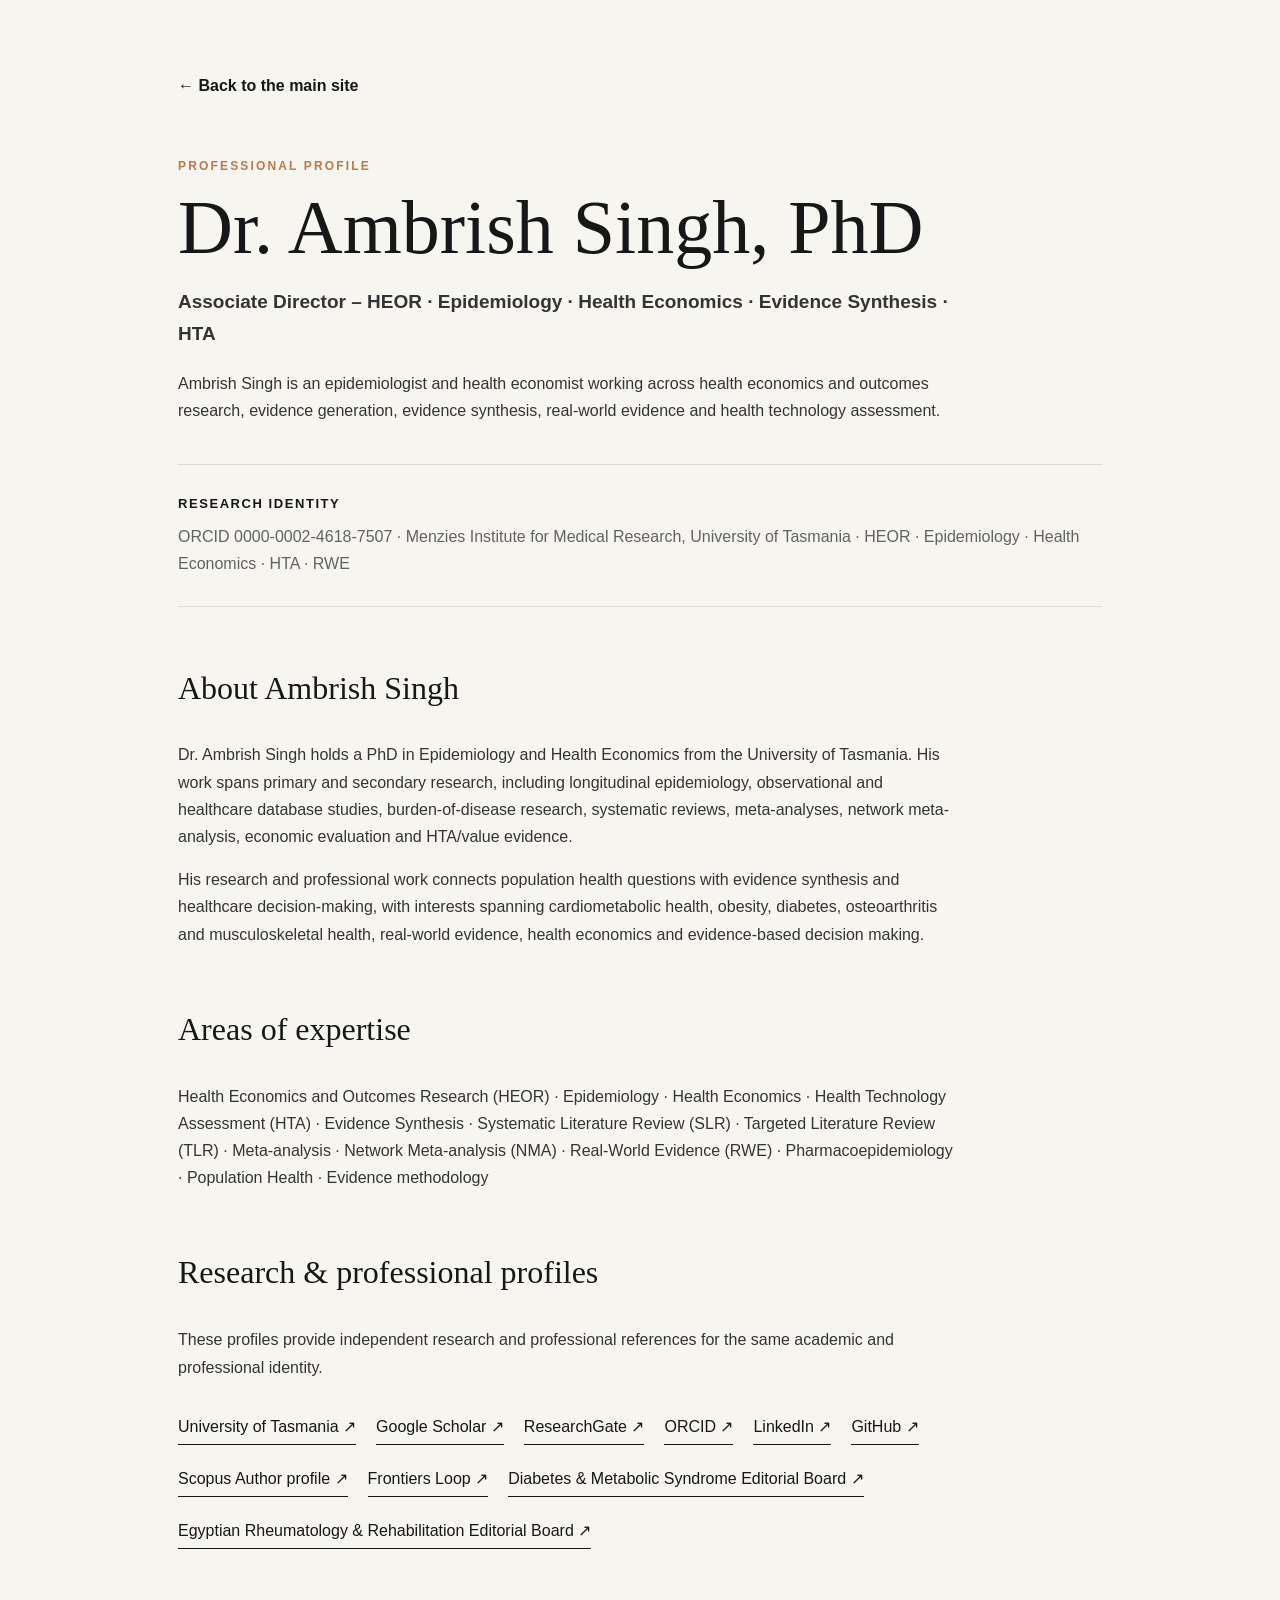
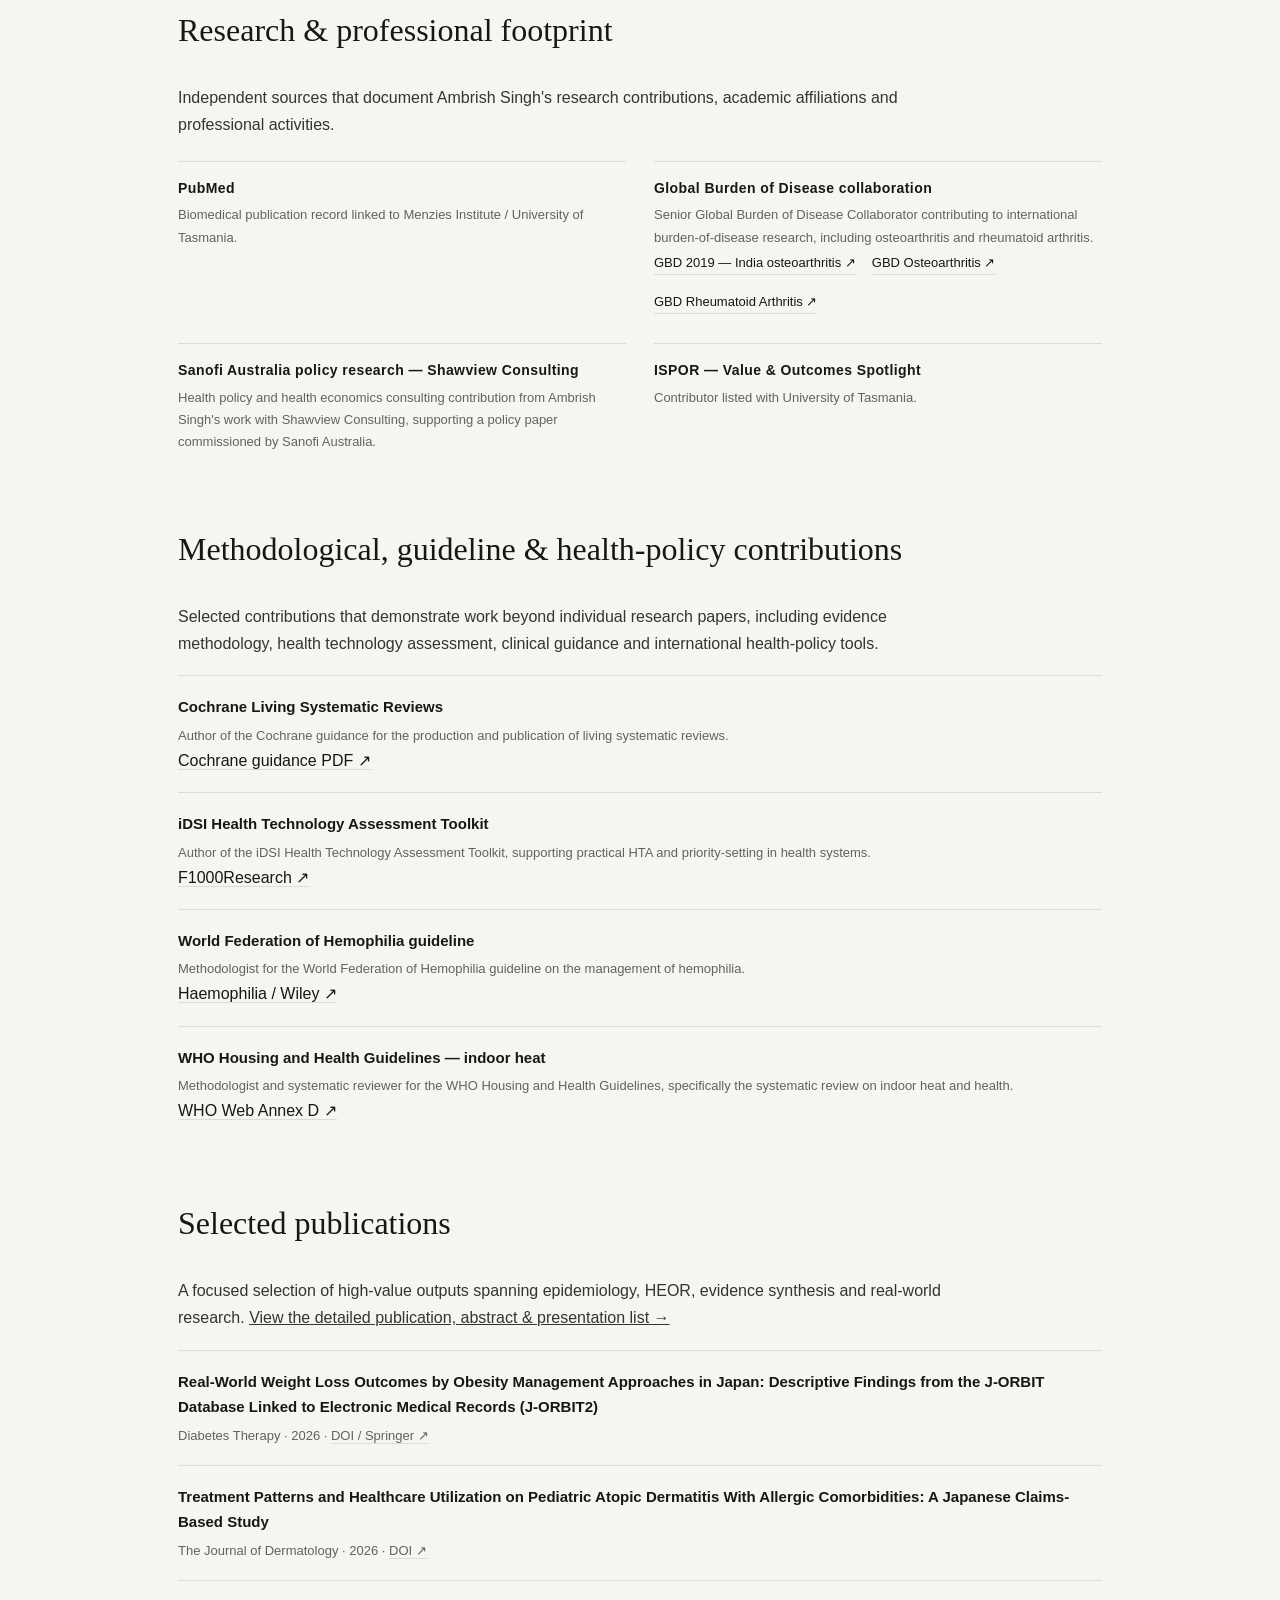
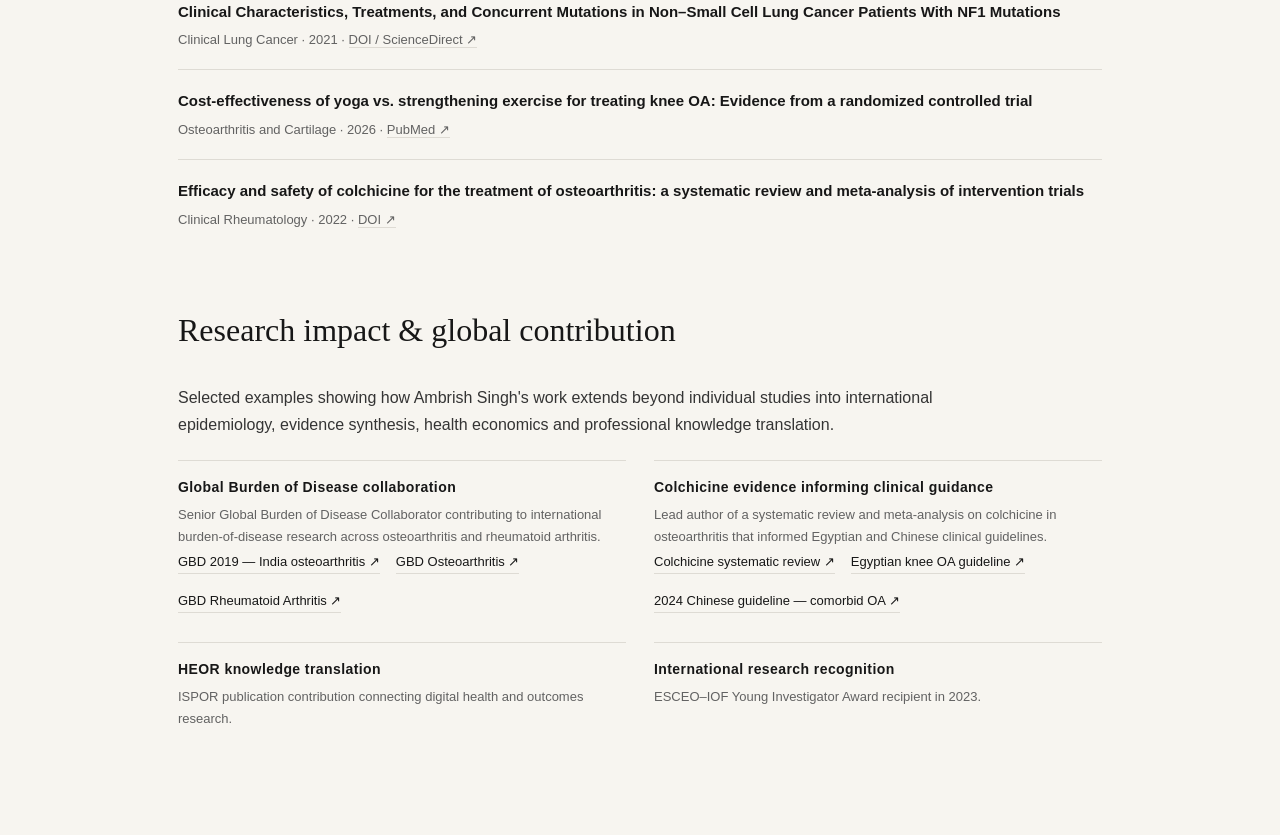
==== commit 46f7712b: "Update selected publications and publication index" ====
--- a/profile.html
+++ b/profile.html
@@ -37,7 +37,7 @@
 }
 </script>
 <style>
-:root{--ink:#171717;--muted:#626262;--line:#dedbd4;--paper:#f7f5f0;--accent:#b9784d}*{box-sizing:border-box}body{margin:0;background:var(--paper);color:var(--ink);font-family:Arial,sans-serif;line-height:1.7}main{max-width:980px;margin:0 auto;padding:72px 28px 90px}a{color:inherit}.eyebrow{font-size:12px;letter-spacing:.18em;font-weight:700;color:var(--accent)}h1{font-family:Georgia,serif;font-size:clamp(42px,7vw,76px);line-height:1.02;font-weight:500;margin:10px 0 20px}h2{font-family:Georgia,serif;font-size:32px;font-weight:500;margin-top:54px}h3{font-family:Georgia,serif;font-size:22px;font-weight:500;margin:28px 0 10px}p{max-width:780px;color:#343434}.role{font-size:19px;font-weight:600}.links{display:flex;gap:20px;flex-wrap:wrap;margin-top:32px}.links a{padding-bottom:4px;border-bottom:1px solid var(--ink);text-decoration:none}.back{display:inline-block;margin-bottom:45px;text-decoration:none;font-weight:600}.identity{border-top:1px solid var(--line);border-bottom:1px solid var(--line);padding:28px 0;margin-top:40px}.identity strong{display:block;font-size:13px;letter-spacing:.12em;text-transform:uppercase;margin-bottom:8px}.identity span{color:var(--muted)}.profile-note{font-size:14px;color:var(--muted);margin-top:18px}.impact-list{display:grid;grid-template-columns:1fr 1fr;gap:14px 28px;margin-top:22px}.impact-list a{display:block;text-decoration:none;padding:15px 0;border-top:1px solid var(--line)}.impact-list a strong{display:block;font-size:14px;letter-spacing:.03em}.impact-list a span{display:block;color:var(--muted);font-size:13px;margin-top:4px}.impact-item{padding:15px 0;border-top:1px solid var(--line)}.impact-item strong{display:block;font-size:14px;letter-spacing:.03em}.impact-item>span{display:block;color:var(--muted);font-size:13px;margin-top:4px}.impact-item .impact-links{display:flex;gap:16px;flex-wrap:wrap;margin-top:3px}.impact-item .impact-links a{display:inline;padding:0;border-top:0;text-decoration:none;border-bottom:1px solid var(--line);font-size:13px}.pub-list{display:grid;gap:0;margin-top:18px}.pub-item{padding:18px 0;border-top:1px solid var(--line)}.pub-item strong{display:block;font-size:15px}.pub-item span{display:block;color:var(--muted);font-size:13px;margin-top:5px}.pub-item a{text-decoration:none;border-bottom:1px solid var(--line)}.award-list{display:grid;grid-template-columns:1fr 1fr;gap:18px 28px;margin-top:18px}.award{border-top:1px solid var(--line);padding-top:14px}.award strong{display:block;font-size:15px}.award span{display:block;color:var(--muted);font-size:13px;margin-top:4px}.contrib-list{display:grid;gap:0;margin-top:18px}.contrib{border-top:1px solid var(--line);padding:18px 0}.contrib strong{display:block;font-size:15px}.contrib span{display:block;color:var(--muted);font-size:13px;margin-top:5px}.contrib a{text-decoration:none;border-bottom:1px solid var(--line)}@media(max-width:700px){.impact-list,.award-list{grid-template-columns:1fr}.impact-item .impact-links{gap:12px}}
+:root{--ink:#171717;--muted:#626262;--line:#dedbd4;--paper:#f7f5f0;--accent:#b9784d}*{box-sizing:border-box}body{margin:0;background:var(--paper);color:var(--ink);font-family:Arial,sans-serif;line-height:1.7}main{max-width:980px;margin:0 auto;padding:72px 28px 90px}a{color:inherit}.eyebrow{font-size:12px;letter-spacing:.18em;font-weight:700;color:var(--accent)}h1{font-family:Georgia,serif;font-size:clamp(42px,7vw,76px);line-height:1.02;font-weight:500;margin:10px 0 20px}h2{font-family:Georgia,serif;font-size:32px;font-weight:500;margin-top:54px}p{max-width:780px;color:#343434}.role{font-size:19px;font-weight:600}.links{display:flex;gap:20px;flex-wrap:wrap;margin-top:32px}.links a{padding-bottom:4px;border-bottom:1px solid var(--ink);text-decoration:none}.back{display:inline-block;margin-bottom:45px;text-decoration:none;font-weight:600}.identity{border-top:1px solid var(--line);border-bottom:1px solid var(--line);padding:28px 0;margin-top:40px}.identity strong{display:block;font-size:13px;letter-spacing:.12em;text-transform:uppercase;margin-bottom:8px}.identity span{color:var(--muted)}.impact-list{display:grid;grid-template-columns:1fr 1fr;gap:14px 28px;margin-top:22px}.impact-list a{display:block;text-decoration:none;padding:15px 0;border-top:1px solid var(--line)}.impact-list a strong{display:block;font-size:14px;letter-spacing:.03em}.impact-list a span{display:block;color:var(--muted);font-size:13px;margin-top:4px}.impact-item{padding:15px 0;border-top:1px solid var(--line)}.impact-item strong{display:block;font-size:14px;letter-spacing:.03em}.impact-item>span{display:block;color:var(--muted);font-size:13px;margin-top:4px}.impact-item .impact-links{display:flex;gap:16px;flex-wrap:wrap;margin-top:3px}.impact-item .impact-links a{display:inline;padding:0;border-top:0;text-decoration:none;border-bottom:1px solid var(--line);font-size:13px}.pub-list{display:grid;gap:0;margin-top:18px}.pub-item{padding:18px 0;border-top:1px solid var(--line)}.pub-item strong{display:block;font-size:15px}.pub-item span{display:block;color:var(--muted);font-size:13px;margin-top:5px}.pub-item a{text-decoration:none;border-bottom:1px solid var(--line)}.contrib-list{display:grid;gap:0;margin-top:18px}.contrib{border-top:1px solid var(--line);padding:18px 0}.contrib strong{display:block;font-size:15px}.contrib span{display:block;color:var(--muted);font-size:13px;margin-top:5px}.contrib a{text-decoration:none;border-bottom:1px solid var(--line)}@media(max-width:700px){.impact-list{grid-template-columns:1fr}.impact-item .impact-links{gap:12px}}
 </style>
 </head>
 <body>
@@ -84,31 +84,22 @@
 <div class="contrib"><strong>WHO Housing and Health Guidelines — indoor heat</strong><span>Methodologist and systematic reviewer for the WHO Housing and Health Guidelines, specifically the systematic review on indoor heat and health.</span> <a href="https://iris.who.int/server/api/core/bitstreams/be014865-921a-482c-89e4-9191c7476e13/content" target="_blank" rel="noopener">WHO Web Annex D ↗</a></div>
 </div>
 <h2>Selected publications</h2>
-<p>A small selection of research outputs spanning health economics, epidemiology, evidence synthesis and outcomes research.</p>
+<p>A focused selection of high-value outputs spanning epidemiology, HEOR, evidence synthesis and real-world research. <a href="/publications.html">View the detailed publication, abstract &amp; presentation list →</a></p>
 <div class="pub-list">
+<div class="pub-item"><strong>Real-World Weight Loss Outcomes by Obesity Management Approaches in Japan: Descriptive Findings from the J-ORBIT Database Linked to Electronic Medical Records (J-ORBIT2)</strong><span>Diabetes Therapy · 2026 · <a href="https://doi.org/10.1007/s13300-025-01837-1" target="_blank" rel="noopener">DOI / Springer ↗</a></span></div>
+<div class="pub-item"><strong>Treatment Patterns and Healthcare Utilization on Pediatric Atopic Dermatitis With Allergic Comorbidities: A Japanese Claims-Based Study</strong><span>The Journal of Dermatology · 2026 · <a href="https://doi.org/10.1111/1346-8138.70102" target="_blank" rel="noopener">DOI ↗</a></span></div>
+<div class="pub-item"><strong>Clinical Characteristics, Treatments, and Concurrent Mutations in Non–Small Cell Lung Cancer Patients With NF1 Mutations</strong><span>Clinical Lung Cancer · 2021 · <a href="https://doi.org/10.1016/j.cllc.2020.09.011" target="_blank" rel="noopener">DOI / ScienceDirect ↗</a></span></div>
 <div class="pub-item"><strong>Cost-effectiveness of yoga vs. strengthening exercise for treating knee OA: Evidence from a randomized controlled trial</strong><span>Osteoarthritis and Cartilage · 2026 · <a href="https://pubmed.ncbi.nlm.nih.gov/41887454/" target="_blank" rel="noopener">PubMed ↗</a></span></div>
-<div class="pub-item"><strong>Association between osteoarthritis-related serum biochemical markers over 10–13 years and knee symptoms in middle-aged adults</strong><span>Modern Rheumatology · Menzies Institute for Medical Research, University of Tasmania · <a href="https://academic.oup.com/mr/article/35/3/585/7928430" target="_blank" rel="noopener">Oxford Academic ↗</a></span></div>
-<div class="pub-item"><strong>Impact of Pain on Activities of Daily Living in Older Adults: A Cross-Sectional Analysis of Korean Longitudinal Study of Aging</strong><span>Geriatrics · 2024 · <a href="https://pmc.ncbi.nlm.nih.gov/articles/PMC11130898/" target="_blank" rel="noopener">Full text ↗</a></span></div>
+<div class="pub-item"><strong>Efficacy and safety of colchicine for the treatment of osteoarthritis: a systematic review and meta-analysis of intervention trials</strong><span>Clinical Rheumatology · 2022 · <a href="https://doi.org/10.1007/s10067-022-06402-w" target="_blank" rel="noopener">DOI ↗</a></span></div>
 </div>
 <h2>Research impact &amp; global contribution</h2>
 <p>Selected examples showing how Ambrish Singh's work extends beyond individual studies into international epidemiology, evidence synthesis, health economics and professional knowledge translation.</p>
 <div class="impact-list">
 <div class="impact-item"><strong>Global Burden of Disease collaboration</strong><span>Senior Global Burden of Disease Collaborator contributing to international burden-of-disease research across osteoarthritis and rheumatoid arthritis.</span><div class="impact-links"><a href="https://doi.org/10.1016/j.joca.2022.05.004" target="_blank" rel="noopener">GBD 2019 — India osteoarthritis ↗</a><a href="https://pmc.ncbi.nlm.nih.gov/articles/PMC10477960/" target="_blank" rel="noopener">GBD Osteoarthritis ↗</a><a href="https://pubmed.ncbi.nlm.nih.gov/37795020/" target="_blank" rel="noopener">GBD Rheumatoid Arthritis ↗</a></div></div>
 <div class="impact-item"><strong>Colchicine evidence informing clinical guidance</strong><span>Lead author of a systematic review and meta-analysis on colchicine in osteoarthritis that informed Egyptian and Chinese clinical guidelines.</span><div class="impact-links"><a href="https://doi.org/10.1007/s10067-022-06402-w" target="_blank" rel="noopener">Colchicine systematic review ↗</a><a href="https://doi.org/10.1186/s43166-025-00325-5" target="_blank" rel="noopener">Egyptian knee OA guideline ↗</a><a href="https://pmc.ncbi.nlm.nih.gov/articles/PMC12375887/" target="_blank" rel="noopener">2024 Chinese guideline — comorbid OA ↗</a></div></div>
-<a href="https://www.ispor.org/publications/journals/value-outcomes-spotlight/vos-archives/issue/view/wearables-making-a-mark-in-digital-health/by-the-numbers-digital-health-wearables" target="_blank" rel="noopener"><strong>HEOR knowledge translation</strong><span>ISPOR publication contribution connecting digital health and outcomes research.</span></a>
-<a href="https://www.osteoporosis.foundation/news/esceo-iof-young-investigator-awards-presented-barcelona-20230507-1510" target="_blank" rel="noopener"><strong>International research recognition</strong><span>ESCEO–IOF Young Investigator Award recipient in 2023.</span></a>
+<div class="impact-item"><strong>HEOR knowledge translation</strong><span>ISPOR publication contribution connecting digital health and outcomes research.</span></div>
+<div class="impact-item"><strong>International research recognition</strong><span>ESCEO–IOF Young Investigator Award recipient in 2023.</span></div>
 </div>
-<h2>Awards &amp; recognition</h2>
-<div class="award-list">
-<div class="award"><strong>ESCEO–IOF Young Investigator Award</strong><span>2023 · International Osteoporosis Foundation / ESCEO · Awarded for contributions to bone and mineral research.</span></div>
-<div class="award"><strong>Best Overseas Original Paper Award</strong><span>2022 · 37th Annual Conference of the Indian Rheumatology Association.</span></div>
-<div class="award"><strong>First Prize — Oral Presentation</strong><span>2019 · 3rd Asia Pacific AKI CRRT Congress, Kuala Lumpur.</span></div>
-<div class="award"><strong>Eli Lilly Top Leader Award</strong><span>2025 · Super Squad Award recognizing collaborative leadership and valuable results.</span></div>
-</div>
-<h2>Innovation</h2>
-<p>Anxiolytic and analgesic formulations — patent record listed on Dr. Ambrish Singh's professional profile, issued July 18, 2022.</p>
-<h2>Professional identity</h2>
-<p>Research interests include health economics and outcomes research, epidemiology, health technology assessment, evidence synthesis, real-world evidence, pharmacoepidemiology and population health.</p>
 </main>
 </body>
 </html>
